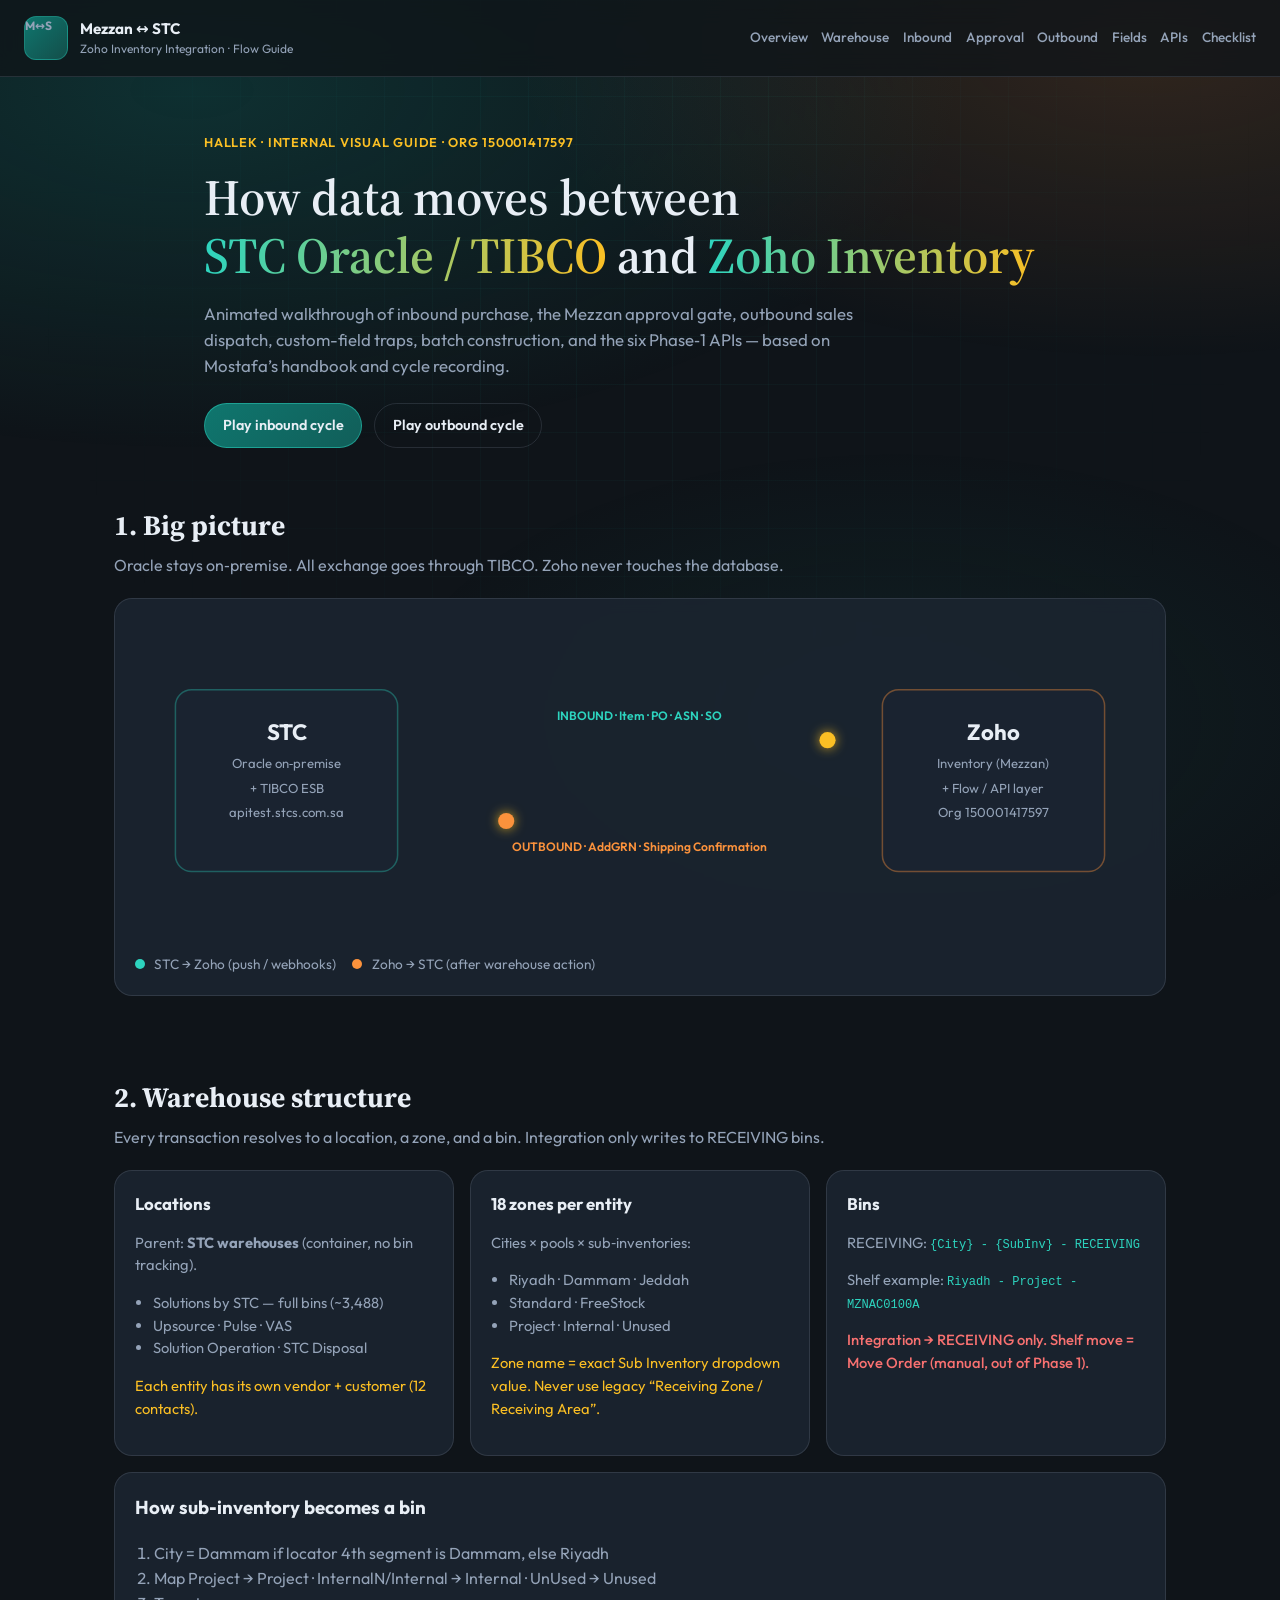
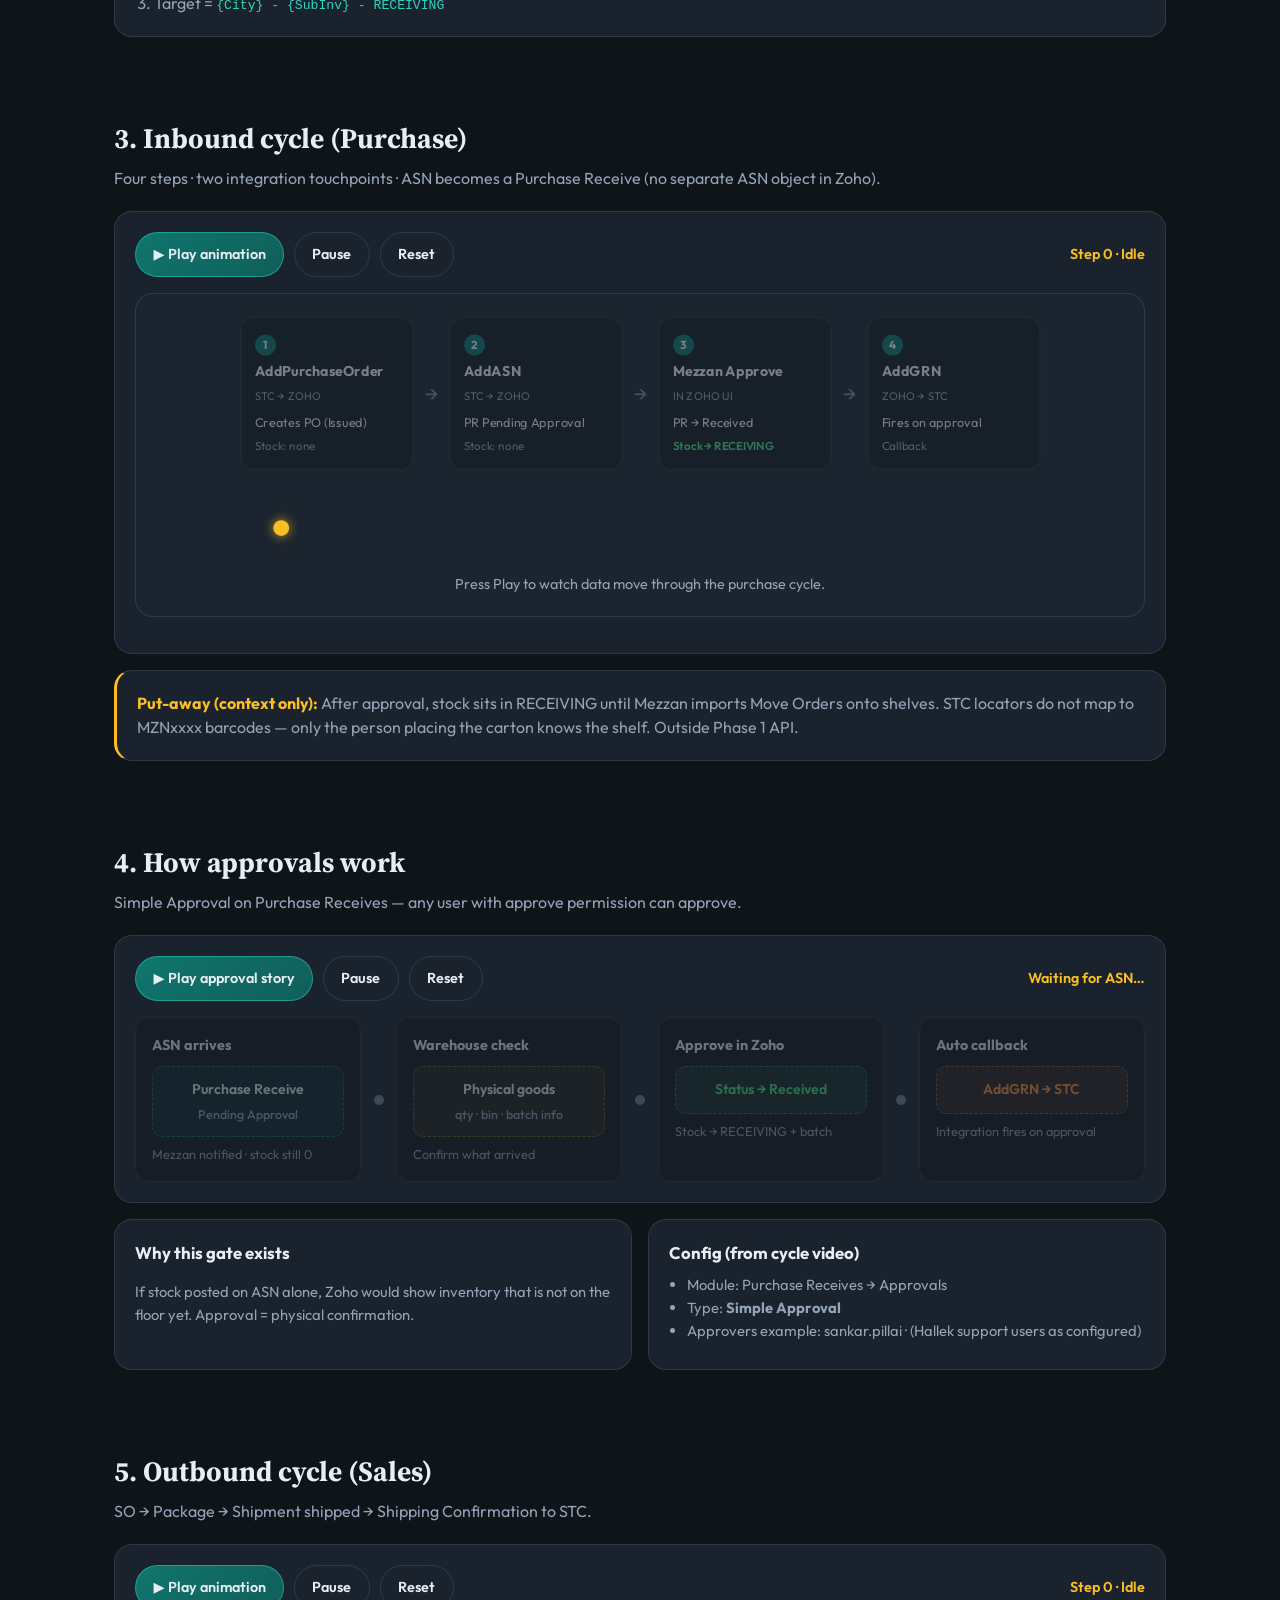
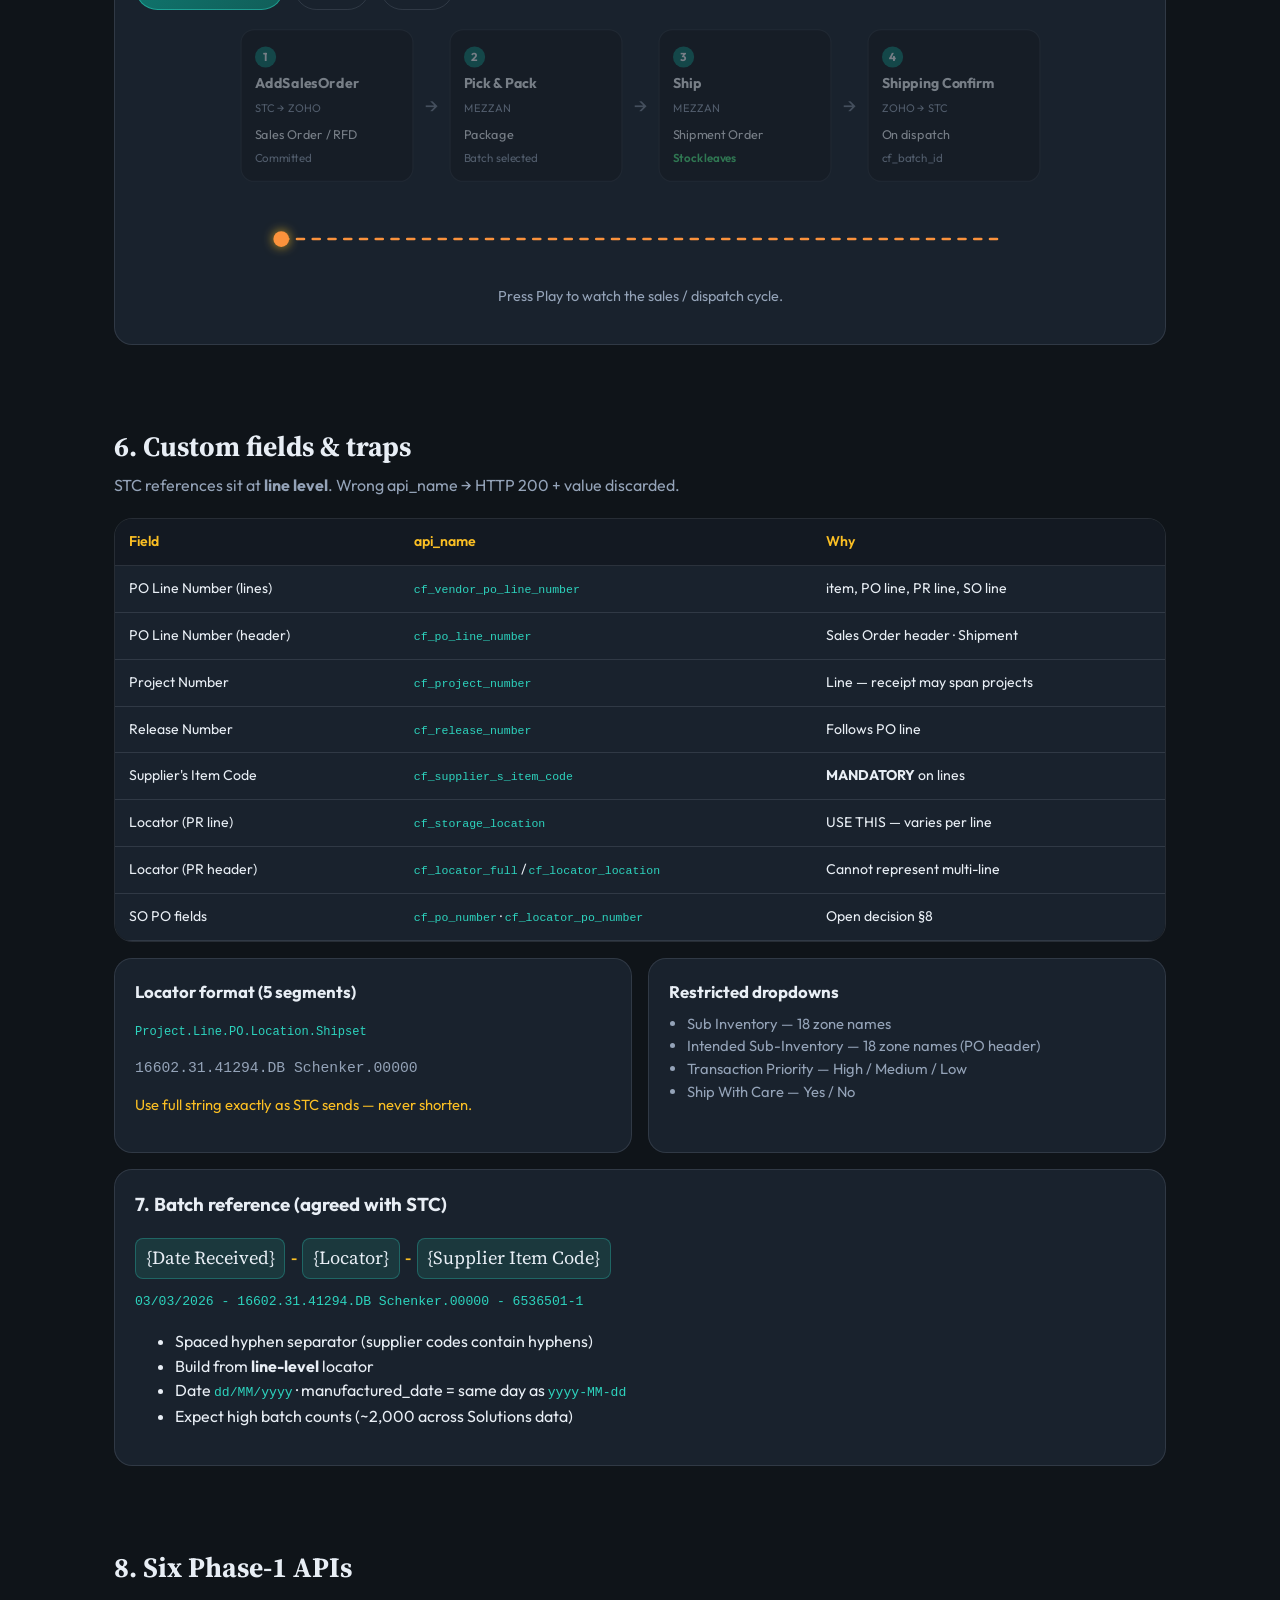
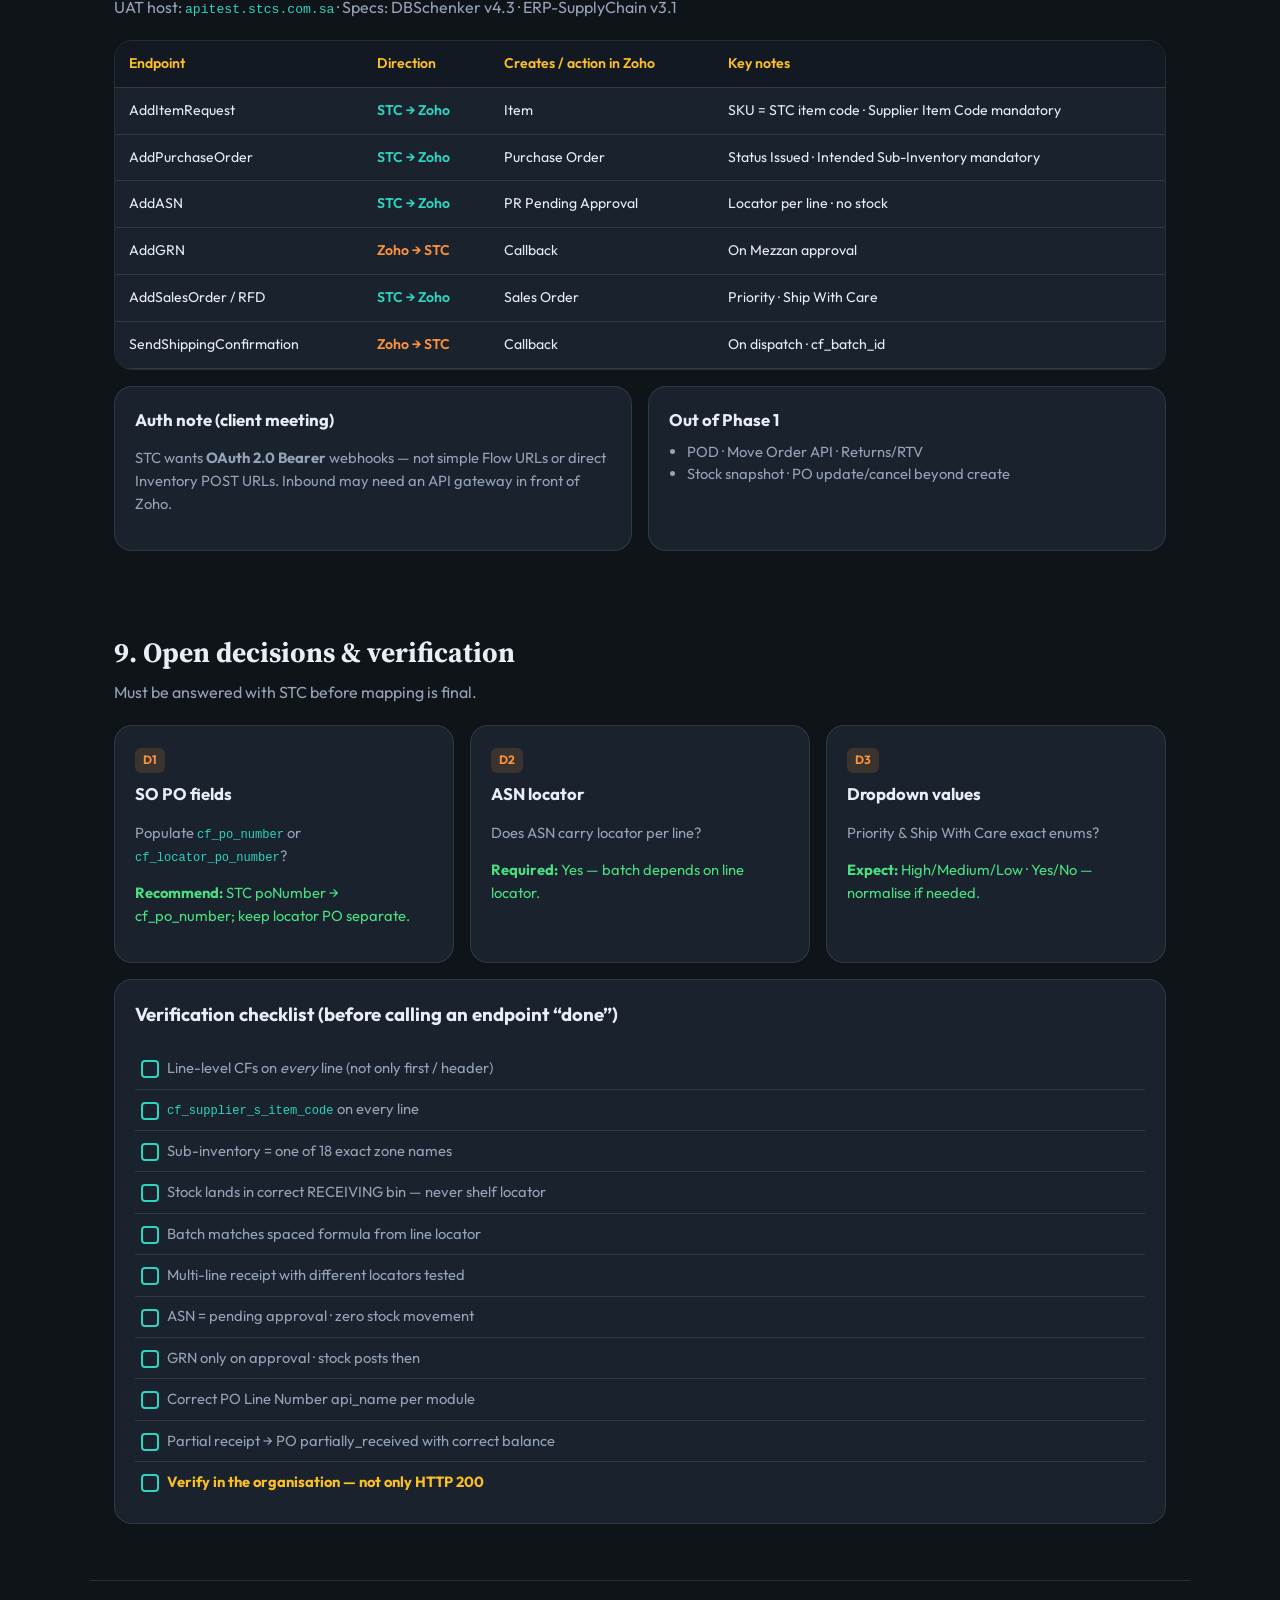
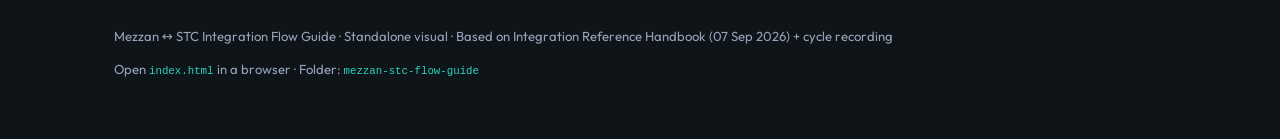
==== index.html @ 46f79812 "Add Mezzan-STC Zoho integration flow visual guide. Standalone animated site covering inbound, approv" ====
<!DOCTYPE html>
<html lang="en">
<head>
  <meta charset="UTF-8" />
  <meta name="viewport" content="width=device-width, initial-scale=1" />
  <title>Mezzan ↔ STC · Integration Flow Guide</title>
  <link rel="preconnect" href="https://fonts.googleapis.com" />
  <link rel="preconnect" href="https://fonts.gstatic.com" crossorigin />
  <link href="https://fonts.googleapis.com/css2?family=Outfit:wght@400;500;600;700&family=Source+Serif+4:opsz,wght@8..60,500;8..60,600&display=swap" rel="stylesheet" />
  <link rel="stylesheet" href="css/styles.css" />
</head>
<body>
  <div class="bg-grid" aria-hidden="true"></div>
  <div class="bg-glow" aria-hidden="true"></div>

  <header class="site-header">
    <div class="brand">
      <span class="brand-mark">M↔S</span>
      <div>
        <strong>Mezzan ↔ STC</strong>
        <span>Zoho Inventory Integration · Flow Guide</span>
      </div>
    </div>
    <nav class="nav">
      <a href="#overview">Overview</a>
      <a href="#warehouse">Warehouse</a>
      <a href="#inbound">Inbound</a>
      <a href="#approval">Approval</a>
      <a href="#outbound">Outbound</a>
      <a href="#fields">Fields</a>
      <a href="#apis">APIs</a>
      <a href="#checklist">Checklist</a>
    </nav>
  </header>

  <main>
    <!-- HERO -->
    <section class="hero" id="top">
      <p class="eyebrow">Hallek · Internal visual guide · Org 150001417597</p>
      <h1>How data moves between<br /><em>STC Oracle / TIBCO</em> and <em>Zoho Inventory</em></h1>
      <p class="lede">
        Animated walkthrough of inbound purchase, the Mezzan approval gate, outbound sales dispatch,
        custom-field traps, batch construction, and the six Phase‑1 APIs — based on Mostafa’s handbook and cycle recording.
      </p>
      <div class="hero-actions">
        <a class="btn primary" href="#inbound">Play inbound cycle</a>
        <a class="btn ghost" href="#outbound">Play outbound cycle</a>
      </div>
    </section>

    <!-- OVERVIEW -->
    <section class="panel" id="overview">
      <div class="section-head">
        <h2>1. Big picture</h2>
        <p>Oracle stays on‑premise. All exchange goes through TIBCO. Zoho never touches the database.</p>
      </div>

      <div class="stage overview-stage">
        <svg class="flow-svg" viewBox="0 0 1000 320" role="img" aria-label="STC to Zoho overview">
          <defs>
            <linearGradient id="gIn" x1="0%" y1="0%" x2="100%" y2="0%">
              <stop offset="0%" stop-color="#0d9488"/>
              <stop offset="100%" stop-color="#f59e0b"/>
            </linearGradient>
            <linearGradient id="gOut" x1="100%" y1="0%" x2="0%" y2="0%">
              <stop offset="0%" stop-color="#ea580c"/>
              <stop offset="100%" stop-color="#0d9488"/>
            </linearGradient>
            <filter id="soft"><feGaussianBlur stdDeviation="2"/></filter>
          </defs>

          <rect class="node stc" x="40" y="70" width="220" height="180" rx="16"/>
          <text class="node-title" x="150" y="120" text-anchor="middle">STC</text>
          <text class="node-sub" x="150" y="148" text-anchor="middle">Oracle on‑premise</text>
          <text class="node-sub" x="150" y="172" text-anchor="middle">+ TIBCO ESB</text>
          <text class="node-sub" x="150" y="196" text-anchor="middle">apitest.stcs.com.sa</text>

          <rect class="node zoho" x="740" y="70" width="220" height="180" rx="16"/>
          <text class="node-title" x="850" y="120" text-anchor="middle">Zoho</text>
          <text class="node-sub" x="850" y="148" text-anchor="middle">Inventory (Mezzan)</text>
          <text class="node-sub" x="850" y="172" text-anchor="middle">+ Flow / API layer</text>
          <text class="node-sub" x="850" y="196" text-anchor="middle">Org 150001417597</text>

          <path id="pathIn" class="wire" d="M260 120 C 420 120, 580 120, 740 120" stroke="url(#gIn)"/>
          <path id="pathOut" class="wire" d="M740 200 C 580 200, 420 200, 260 200" stroke="url(#gOut)"/>

          <text class="path-label" x="500" y="100" text-anchor="middle">INBOUND · Item · PO · ASN · SO</text>
          <text class="path-label out" x="500" y="230" text-anchor="middle">OUTBOUND · AddGRN · Shipping Confirmation</text>

          <circle class="packet packet-in" r="8"><animateMotion dur="2.8s" repeatCount="indefinite"><mpath href="#pathIn"/></animateMotion></circle>
          <circle class="packet packet-out" r="8"><animateMotion dur="3.2s" repeatCount="indefinite"><mpath href="#pathOut"/></animateMotion></circle>
        </svg>

        <div class="legend">
          <span><i class="dot in"></i> STC → Zoho (push / webhooks)</span>
          <span><i class="dot out"></i> Zoho → STC (after warehouse action)</span>
        </div>
      </div>
    </section>

    <!-- WAREHOUSE -->
    <section class="panel" id="warehouse">
      <div class="section-head">
        <h2>2. Warehouse structure</h2>
        <p>Every transaction resolves to a location, a zone, and a bin. Integration only writes to RECEIVING bins.</p>
      </div>

      <div class="cards three">
        <article class="card">
          <h3>Locations</h3>
          <p>Parent: <strong>STC warehouses</strong> (container, no bin tracking).</p>
          <ul>
            <li>Solutions by STC — full bins (~3,488)</li>
            <li>Upsource · Pulse · VAS</li>
            <li>Solution Operation · STC Disposal</li>
          </ul>
          <p class="note">Each entity has its own vendor + customer (12 contacts).</p>
        </article>
        <article class="card">
          <h3>18 zones per entity</h3>
          <p>Cities × pools × sub‑inventories:</p>
          <ul>
            <li>Riyadh · Dammam · Jeddah</li>
            <li>Standard · FreeStock</li>
            <li>Project · Internal · Unused</li>
          </ul>
          <p class="note">Zone name = exact Sub Inventory dropdown value. Never use legacy “Receiving Zone / Receiving Area”.</p>
        </article>
        <article class="card">
          <h3>Bins</h3>
          <p>RECEIVING: <code>{City} - {SubInv} - RECEIVING</code></p>
          <p>Shelf example: <code>Riyadh - Project - MZNAC0100A</code></p>
          <p class="warn">Integration → RECEIVING only. Shelf move = Move Order (manual, out of Phase 1).</p>
        </article>
      </div>

      <div class="resolve-box">
        <h3>How sub‑inventory becomes a bin</h3>
        <ol>
          <li>City = Dammam if locator 4th segment is Dammam, else Riyadh</li>
          <li>Map Project → Project · InternalN/Internal → Internal · UnUsed → Unused</li>
          <li>Target = <code>{City} - {SubInv} - RECEIVING</code></li>
        </ol>
      </div>
    </section>

    <!-- INBOUND -->
    <section class="panel" id="inbound">
      <div class="section-head">
        <h2>3. Inbound cycle (Purchase)</h2>
        <p>Four steps · two integration touchpoints · ASN becomes a Purchase Receive (no separate ASN object in Zoho).</p>
      </div>

      <div class="player">
        <div class="player-toolbar">
          <button type="button" class="btn primary" data-play="inbound">▶ Play animation</button>
          <button type="button" class="btn ghost" data-pause="inbound">Pause</button>
          <button type="button" class="btn ghost" data-reset="inbound">Reset</button>
          <span class="step-label" id="inbound-label">Step 0 · Idle</span>
        </div>

        <div class="stage" id="inbound-stage">
          <div class="flow-row" id="inbound-nodes">
            <div class="flow-node" data-step="1">
              <span class="badge">1</span>
              <strong>AddPurchaseOrder</strong>
              <small>STC → Zoho</small>
              <em>Creates PO (Issued)</em>
              <span class="stock">Stock: none</span>
            </div>
            <div class="flow-arrow" data-step="1">→</div>
            <div class="flow-node" data-step="2">
              <span class="badge">2</span>
              <strong>AddASN</strong>
              <small>STC → Zoho</small>
              <em>PR Pending Approval</em>
              <span class="stock">Stock: none</span>
            </div>
            <div class="flow-arrow" data-step="2">→</div>
            <div class="flow-node mezzan" data-step="3">
              <span class="badge">3</span>
              <strong>Mezzan Approve</strong>
              <small>In Zoho UI</small>
              <em>PR → Received</em>
              <span class="stock ok">Stock → RECEIVING</span>
            </div>
            <div class="flow-arrow" data-step="3">→</div>
            <div class="flow-node out" data-step="4">
              <span class="badge">4</span>
              <strong>AddGRN</strong>
              <small>Zoho → STC</small>
              <em>Fires on approval</em>
              <span class="stock">Callback</span>
            </div>
          </div>

          <div class="anim-track">
            <svg viewBox="0 0 900 80" class="mini-svg">
              <path id="inTrack" d="M40 40 H860" class="wire"/>
              <circle id="inPacket" class="packet packet-in" cx="40" cy="40" r="9"/>
            </svg>
            <p class="anim-caption" id="inbound-caption">Press Play to watch data move through the purchase cycle.</p>
          </div>
        </div>

        <div class="detail-grid" id="inbound-details">
          <div class="detail active" data-for="1">
            <h4>Step 1 — Purchase Order</h4>
            <ul>
              <li>STC endpoint: <strong>AddPurchaseOrder</strong></li>
              <li>Zoho: Purchase Order · set status <strong>Issued</strong> (not Draft)</li>
              <li><strong>Intended Sub-Inventory</strong> mandatory at header</li>
              <li>No stock movement</li>
            </ul>
          </div>
          <div class="detail" data-for="2">
            <h4>Step 2 — ASN → Purchase Receive</h4>
            <ul>
              <li>STC endpoint: <strong>AddASN</strong></li>
              <li>Creates Purchase Receive in <strong>Pending Approval</strong></li>
              <li><strong>Locator must be per line</strong> (<code>cf_storage_location</code>)</li>
              <li>Sub-Inventory mandatory · <strong>no stock posts yet</strong></li>
            </ul>
          </div>
          <div class="detail" data-for="3">
            <h4>Step 3 — Approval gate (Mezzan)</h4>
            <ul>
              <li>ASN = goods are coming · Approval = physically arrived</li>
              <li>Stock posts to zone RECEIVING bin</li>
              <li>Batch created using Section 6 formula</li>
              <li><strong>Do not auto-approve</strong></li>
            </ul>
          </div>
          <div class="detail" data-for="4">
            <h4>Step 4 — AddGRN to STC</h4>
            <ul>
              <li>Outbound POST after approval</li>
              <li>Stock already posted at step 3</li>
              <li>PO Number on receipt is native (from PO)</li>
              <li>Receipt number auto-generated</li>
            </ul>
          </div>
        </div>
      </div>

      <div class="callout">
        <strong>Put-away (context only):</strong> After approval, stock sits in RECEIVING until Mezzan imports Move Orders onto shelves.
        STC locators do not map to MZNxxxx barcodes — only the person placing the carton knows the shelf. Outside Phase 1 API.
      </div>
    </section>

    <!-- APPROVAL -->
    <section class="panel" id="approval">
      <div class="section-head">
        <h2>4. How approvals work</h2>
        <p>Simple Approval on Purchase Receives — any user with approve permission can approve.</p>
      </div>

      <div class="player">
        <div class="player-toolbar">
          <button type="button" class="btn primary" data-play="approval">▶ Play approval story</button>
          <button type="button" class="btn ghost" data-pause="approval">Pause</button>
          <button type="button" class="btn ghost" data-reset="approval">Reset</button>
          <span class="step-label" id="approval-label">Waiting for ASN…</span>
        </div>

        <div class="approval-board" id="approval-board">
          <div class="ap-col" data-ap="1">
            <h4>ASN arrives</h4>
            <div class="ticket">Purchase Receive<br/><span>Pending Approval</span></div>
            <p>Mezzan notified · stock still 0</p>
          </div>
          <div class="ap-pipe"><span class="pulse-dot"></span></div>
          <div class="ap-col" data-ap="2">
            <h4>Warehouse check</h4>
            <div class="ticket soft">Physical goods<br/><span>qty · bin · batch info</span></div>
            <p>Confirm what arrived</p>
          </div>
          <div class="ap-pipe"><span class="pulse-dot"></span></div>
          <div class="ap-col" data-ap="3">
            <h4>Approve in Zoho</h4>
            <div class="ticket ok">Status → Received</div>
            <p>Stock → RECEIVING + batch</p>
          </div>
          <div class="ap-pipe"><span class="pulse-dot"></span></div>
          <div class="ap-col" data-ap="4">
            <h4>Auto callback</h4>
            <div class="ticket out">AddGRN → STC</div>
            <p>Integration fires on approval</p>
          </div>
        </div>
      </div>

      <div class="cards two">
        <article class="card">
          <h3>Why this gate exists</h3>
          <p>If stock posted on ASN alone, Zoho would show inventory that is not on the floor yet. Approval = physical confirmation.</p>
        </article>
        <article class="card">
          <h3>Config (from cycle video)</h3>
          <ul>
            <li>Module: Purchase Receives → Approvals</li>
            <li>Type: <strong>Simple Approval</strong></li>
            <li>Approvers example: sankar.pillai · (Hallek support users as configured)</li>
          </ul>
        </article>
      </div>
    </section>

    <!-- OUTBOUND -->
    <section class="panel" id="outbound">
      <div class="section-head">
        <h2>5. Outbound cycle (Sales)</h2>
        <p>SO → Package → Shipment shipped → Shipping Confirmation to STC.</p>
      </div>

      <div class="player">
        <div class="player-toolbar">
          <button type="button" class="btn primary" data-play="outbound">▶ Play animation</button>
          <button type="button" class="btn ghost" data-pause="outbound">Pause</button>
          <button type="button" class="btn ghost" data-reset="outbound">Reset</button>
          <span class="step-label" id="outbound-label">Step 0 · Idle</span>
        </div>

        <div class="flow-row" id="outbound-nodes">
          <div class="flow-node" data-step="1">
            <span class="badge">1</span>
            <strong>AddSalesOrder</strong>
            <small>STC → Zoho</small>
            <em>Sales Order / RFD</em>
            <span class="stock">Committed</span>
          </div>
          <div class="flow-arrow" data-step="1">→</div>
          <div class="flow-node mezzan" data-step="2">
            <span class="badge">2</span>
            <strong>Pick &amp; Pack</strong>
            <small>Mezzan</small>
            <em>Package</em>
            <span class="stock">Batch selected</span>
          </div>
          <div class="flow-arrow" data-step="2">→</div>
          <div class="flow-node mezzan" data-step="3">
            <span class="badge">3</span>
            <strong>Ship</strong>
            <small>Mezzan</small>
            <em>Shipment Order</em>
            <span class="stock ok">Stock leaves</span>
          </div>
          <div class="flow-arrow" data-step="3">→</div>
          <div class="flow-node out" data-step="4">
            <span class="badge">4</span>
            <strong>Shipping Confirm</strong>
            <small>Zoho → STC</small>
            <em>On dispatch</em>
            <span class="stock">cf_batch_id</span>
          </div>
        </div>

        <div class="anim-track">
          <svg viewBox="0 0 900 80" class="mini-svg">
            <path id="outTrack" d="M40 40 H860" class="wire out-wire"/>
            <circle id="outPacket" class="packet packet-out" cx="40" cy="40" r="9"/>
          </svg>
          <p class="anim-caption" id="outbound-caption">Press Play to watch the sales / dispatch cycle.</p>
        </div>

        <div class="detail-grid" id="outbound-details">
          <div class="detail active" data-for="1">
            <h4>Step 1 — Sales Order</h4>
            <ul>
              <li>Endpoint: AddSalesOrder / CreateRFD</li>
              <li>Dropdowns: Transaction Priority · Ship With Care</li>
              <li>Stock committed, not dispatched</li>
            </ul>
          </div>
          <div class="detail" data-for="2">
            <h4>Step 2 — Package</h4>
            <ul>
              <li>Every item is <strong>batch tracked</strong> — picker selects batch</li>
              <li>Many batches possible (one item can have 70+)</li>
              <li><strong>Serial tracking OFF</strong> — do not map serials</li>
            </ul>
          </div>
          <div class="detail" data-for="3">
            <h4>Step 3 — Shipment</h4>
            <ul>
              <li>When shipment is <strong>shipped</strong>, stock leaves</li>
              <li>This is the operational “dispatch” moment</li>
            </ul>
          </div>
          <div class="detail" data-for="4">
            <h4>Step 4 — SendShippingConfirmation</h4>
            <ul>
              <li>Outbound POST to STC on dispatch</li>
              <li><code>cf_batch_id</code> on Shipment carries dispatched lot</li>
              <li>Should always be populated (batch tracking ON)</li>
            </ul>
          </div>
        </div>
      </div>
    </section>

    <!-- FIELDS -->
    <section class="panel" id="fields">
      <div class="section-head">
        <h2>6. Custom fields &amp; traps</h2>
        <p>STC references sit at <strong>line level</strong>. Wrong api_name → HTTP 200 + value discarded.</p>
      </div>

      <div class="table-wrap">
        <table>
          <thead>
            <tr><th>Field</th><th>api_name</th><th>Why</th></tr>
          </thead>
          <tbody>
            <tr><td>PO Line Number (lines)</td><td><code>cf_vendor_po_line_number</code></td><td>item, PO line, PR line, SO line</td></tr>
            <tr><td>PO Line Number (header)</td><td><code>cf_po_line_number</code></td><td>Sales Order header · Shipment</td></tr>
            <tr><td>Project Number</td><td><code>cf_project_number</code></td><td>Line — receipt may span projects</td></tr>
            <tr><td>Release Number</td><td><code>cf_release_number</code></td><td>Follows PO line</td></tr>
            <tr><td>Supplier's Item Code</td><td><code>cf_supplier_s_item_code</code></td><td><strong>MANDATORY</strong> on lines</td></tr>
            <tr><td>Locator (PR line)</td><td><code>cf_storage_location</code></td><td>USE THIS — varies per line</td></tr>
            <tr><td>Locator (PR header)</td><td><code>cf_locator_full</code> / <code>cf_locator_location</code></td><td>Cannot represent multi-line</td></tr>
            <tr><td>SO PO fields</td><td><code>cf_po_number</code> · <code>cf_locator_po_number</code></td><td>Open decision §8</td></tr>
          </tbody>
        </table>
      </div>

      <div class="cards two">
        <article class="card">
          <h3>Locator format (5 segments)</h3>
          <p><code>Project.Line.PO.Location.Shipset</code></p>
          <p class="mono">16602.31.41294.DB Schenker.00000</p>
          <p class="note">Use full string exactly as STC sends — never shorten.</p>
        </article>
        <article class="card">
          <h3>Restricted dropdowns</h3>
          <ul>
            <li>Sub Inventory — 18 zone names</li>
            <li>Intended Sub-Inventory — 18 zone names (PO header)</li>
            <li>Transaction Priority — High / Medium / Low</li>
            <li>Ship With Care — Yes / No</li>
          </ul>
        </article>
      </div>

      <div class="batch-box" id="batch">
        <h3>7. Batch reference (agreed with STC)</h3>
        <div class="batch-formula">
          <span>{Date Received}</span>
          <i> - </i>
          <span>{Locator}</span>
          <i> - </i>
          <span>{Supplier Item Code}</span>
        </div>
        <p class="mono">03/03/2026 - 16602.31.41294.DB Schenker.00000 - 6536501-1</p>
        <ul>
          <li>Spaced hyphen separator (supplier codes contain hyphens)</li>
          <li>Build from <strong>line-level</strong> locator</li>
          <li>Date <code>dd/MM/yyyy</code> · manufactured_date = same day as <code>yyyy-MM-dd</code></li>
          <li>Expect high batch counts (~2,000 across Solutions data)</li>
        </ul>
      </div>
    </section>

    <!-- APIS -->
    <section class="panel" id="apis">
      <div class="section-head">
        <h2>8. Six Phase‑1 APIs</h2>
        <p>UAT host: <code>apitest.stcs.com.sa</code> · Specs: DBSchenker v4.3 · ERP-SupplyChain v3.1</p>
      </div>

      <div class="table-wrap">
        <table>
          <thead>
            <tr><th>Endpoint</th><th>Direction</th><th>Creates / action in Zoho</th><th>Key notes</th></tr>
          </thead>
          <tbody>
            <tr><td>AddItemRequest</td><td class="in">STC → Zoho</td><td>Item</td><td>SKU = STC item code · Supplier Item Code mandatory</td></tr>
            <tr><td>AddPurchaseOrder</td><td class="in">STC → Zoho</td><td>Purchase Order</td><td>Status Issued · Intended Sub-Inventory mandatory</td></tr>
            <tr><td>AddASN</td><td class="in">STC → Zoho</td><td>PR Pending Approval</td><td>Locator per line · no stock</td></tr>
            <tr><td>AddGRN</td><td class="out">Zoho → STC</td><td>Callback</td><td>On Mezzan approval</td></tr>
            <tr><td>AddSalesOrder / RFD</td><td class="in">STC → Zoho</td><td>Sales Order</td><td>Priority · Ship With Care</td></tr>
            <tr><td>SendShippingConfirmation</td><td class="out">Zoho → STC</td><td>Callback</td><td>On dispatch · cf_batch_id</td></tr>
          </tbody>
        </table>
      </div>

      <div class="cards two">
        <article class="card">
          <h3>Auth note (client meeting)</h3>
          <p>STC wants <strong>OAuth 2.0 Bearer</strong> webhooks — not simple Flow URLs or direct Inventory POST URLs.
          Inbound may need an API gateway in front of Zoho.</p>
        </article>
        <article class="card">
          <h3>Out of Phase 1</h3>
          <ul>
            <li>POD · Move Order API · Returns/RTV</li>
            <li>Stock snapshot · PO update/cancel beyond create</li>
          </ul>
        </article>
      </div>
    </section>

    <!-- DECISIONS + CHECKLIST -->
    <section class="panel" id="checklist">
      <div class="section-head">
        <h2>9. Open decisions &amp; verification</h2>
        <p>Must be answered with STC before mapping is final.</p>
      </div>

      <div class="cards three">
        <article class="card decision">
          <span class="num">D1</span>
          <h3>SO PO fields</h3>
          <p>Populate <code>cf_po_number</code> or <code>cf_locator_po_number</code>?</p>
          <p class="rec"><strong>Recommend:</strong> STC poNumber → cf_po_number; keep locator PO separate.</p>
        </article>
        <article class="card decision">
          <span class="num">D2</span>
          <h3>ASN locator</h3>
          <p>Does ASN carry locator per line?</p>
          <p class="rec"><strong>Required:</strong> Yes — batch depends on line locator.</p>
        </article>
        <article class="card decision">
          <span class="num">D3</span>
          <h3>Dropdown values</h3>
          <p>Priority &amp; Ship With Care exact enums?</p>
          <p class="rec"><strong>Expect:</strong> High/Medium/Low · Yes/No — normalise if needed.</p>
        </article>
      </div>

      <div class="check-list">
        <h3>Verification checklist (before calling an endpoint “done”)</h3>
        <ul class="checks">
          <li>Line-level CFs on <em>every</em> line (not only first / header)</li>
          <li><code>cf_supplier_s_item_code</code> on every line</li>
          <li>Sub-inventory = one of 18 exact zone names</li>
          <li>Stock lands in correct RECEIVING bin — never shelf locator</li>
          <li>Batch matches spaced formula from line locator</li>
          <li>Multi-line receipt with different locators tested</li>
          <li>ASN = pending approval · zero stock movement</li>
          <li>GRN only on approval · stock posts then</li>
          <li>Correct PO Line Number api_name per module</li>
          <li>Partial receipt → PO partially_received with correct balance</li>
          <li><strong>Verify in the organisation — not only HTTP 200</strong></li>
        </ul>
      </div>
    </section>

    <footer class="site-footer">
      <p>Mezzan ↔ STC Integration Flow Guide · Standalone visual · Based on Integration Reference Handbook (07 Sep 2026) + cycle recording</p>
      <p>Open <code>index.html</code> in a browser · Folder: <code>mezzan-stc-flow-guide</code></p>
    </footer>
  </main>

  <script src="js/app.js"></script>
</body>
</html>
---- css/styles.css ----
:root {
  --bg: #0f1419;
  --bg2: #171e26;
  --panel: rgba(28, 37, 48, 0.88);
  --line: rgba(148, 163, 184, 0.18);
  --text: #e8eef5;
  --muted: #94a3b8;
  --teal: #2dd4bf;
  --teal-dim: #0f766e;
  --amber: #fbbf24;
  --orange: #fb923c;
  --ok: #4ade80;
  --warn: #f87171;
  --card: rgba(15, 20, 25, 0.65);
  --radius: 18px;
  --font: "Outfit", system-ui, sans-serif;
  --serif: "Source Serif 4", Georgia, serif;
}

* { box-sizing: border-box; }
html { scroll-behavior: smooth; }
body {
  margin: 0;
  font-family: var(--font);
  color: var(--text);
  background: var(--bg);
  line-height: 1.55;
  min-height: 100vh;
}

.bg-grid {
  position: fixed; inset: 0; pointer-events: none; z-index: 0;
  background-image:
    linear-gradient(rgba(45, 212, 191, 0.04) 1px, transparent 1px),
    linear-gradient(90deg, rgba(45, 212, 191, 0.04) 1px, transparent 1px);
  background-size: 48px 48px;
  mask-image: radial-gradient(ellipse at 50% 20%, black 20%, transparent 70%);
}
.bg-glow {
  position: fixed; inset: 0; pointer-events: none; z-index: 0;
  background:
    radial-gradient(ellipse 60% 40% at 15% 10%, rgba(13, 148, 136, 0.22), transparent),
    radial-gradient(ellipse 50% 35% at 90% 5%, rgba(251, 146, 60, 0.14), transparent),
    radial-gradient(ellipse 40% 30% at 70% 80%, rgba(15, 118, 110, 0.12), transparent);
}

.site-header, main, .site-footer { position: relative; z-index: 1; }

.site-header {
  display: flex; align-items: center; justify-content: space-between;
  gap: 1rem; flex-wrap: wrap;
  padding: 1rem 1.5rem;
  border-bottom: 1px solid var(--line);
  backdrop-filter: blur(12px);
  background: rgba(15, 20, 25, 0.75);
  position: sticky; top: 0; z-index: 20;
}
.brand { display: flex; align-items: center; gap: 0.75rem; }
.brand-mark {
  width: 44px; height: 44px; border-radius: 12px;
  display: grid; place-items: center;
  background: linear-gradient(135deg, var(--teal-dim), #134e4a);
  border: 1px solid rgba(45, 212, 191, 0.35);
  font-weight: 700; font-size: 0.75rem; letter-spacing: -0.02em;
}
.brand strong { display: block; font-size: 0.95rem; }
.brand span { display: block; font-size: 0.75rem; color: var(--muted); }
.nav { display: flex; flex-wrap: wrap; gap: 0.35rem 0.85rem; }
.nav a {
  color: var(--muted); text-decoration: none; font-size: 0.85rem; font-weight: 500;
}
.nav a:hover { color: var(--teal); }

.hero {
  max-width: 920px; margin: 0 auto;
  padding: 3.5rem 1.5rem 2rem;
}
.eyebrow {
  color: var(--amber); font-size: 0.8rem; font-weight: 600;
  letter-spacing: 0.06em; text-transform: uppercase; margin: 0 0 1rem;
}
.hero h1 {
  font-family: var(--serif);
  font-size: clamp(2rem, 4.5vw, 3.15rem);
  font-weight: 600; line-height: 1.15; margin: 0 0 1rem;
}
.hero h1 em {
  font-style: normal;
  background: linear-gradient(90deg, var(--teal), var(--amber));
  -webkit-background-clip: text; background-clip: text; color: transparent;
}
.lede { color: var(--muted); font-size: 1.05rem; max-width: 62ch; margin: 0 0 1.5rem; }
.hero-actions { display: flex; flex-wrap: wrap; gap: 0.75rem; }

.btn {
  appearance: none; border: 1px solid var(--line);
  background: var(--bg2); color: var(--text);
  padding: 0.65rem 1.1rem; border-radius: 999px;
  font: inherit; font-weight: 600; font-size: 0.9rem;
  cursor: pointer; text-decoration: none; display: inline-flex; align-items: center;
  transition: transform 0.15s ease, border-color 0.15s ease, background 0.15s ease;
}
.btn:hover { transform: translateY(-1px); border-color: rgba(45, 212, 191, 0.45); }
.btn.primary {
  background: linear-gradient(135deg, #0f766e, #115e59);
  border-color: rgba(45, 212, 191, 0.5);
}
.btn.ghost { background: transparent; }

.panel {
  max-width: 1100px; margin: 0 auto 2rem;
  padding: 1.5rem;
}
.section-head { margin-bottom: 1.25rem; }
.section-head h2 {
  font-family: var(--serif); font-size: 1.75rem; margin: 0 0 0.35rem;
}
.section-head p { margin: 0; color: var(--muted); max-width: 70ch; }

.stage, .player, .card, .resolve-box, .callout, .batch-box, .check-list {
  background: var(--panel);
  border: 1px solid var(--line);
  border-radius: var(--radius);
  padding: 1.25rem;
  backdrop-filter: blur(8px);
}

.flow-svg { width: 100%; height: auto; display: block; }
.node { fill: #1a2330; stroke: rgba(45, 212, 191, 0.35); stroke-width: 1.5; }
.node.zoho { stroke: rgba(251, 146, 60, 0.4); }
.node-title { fill: var(--text); font-size: 22px; font-weight: 700; font-family: var(--font); }
.node-sub { fill: var(--muted); font-size: 13px; font-family: var(--font); }
.wire {
  fill: none; stroke-width: 3; stroke-linecap: round;
  stroke-dasharray: 8 10;
  animation: dash 1.2s linear infinite;
}
.out-wire { stroke: #fb923c; }
@keyframes dash { to { stroke-dashoffset: -36; } }
.path-label { fill: var(--teal); font-size: 12px; font-family: var(--font); font-weight: 600; }
.path-label.out { fill: var(--orange); }
.packet { fill: var(--amber); filter: drop-shadow(0 0 6px rgba(251, 191, 36, 0.8)); }
.packet-out { fill: var(--orange); }
.legend {
  display: flex; flex-wrap: wrap; gap: 1rem; margin-top: 0.75rem;
  color: var(--muted); font-size: 0.85rem;
}
.dot {
  display: inline-block; width: 10px; height: 10px; border-radius: 50%; margin-right: 0.4rem;
}
.dot.in { background: var(--teal); }
.dot.out { background: var(--orange); }

.cards { display: grid; gap: 1rem; margin-top: 1rem; }
.cards.two { grid-template-columns: repeat(auto-fit, minmax(260px, 1fr)); }
.cards.three { grid-template-columns: repeat(auto-fit, minmax(240px, 1fr)); }
.card h3 { margin: 0 0 0.5rem; font-size: 1.05rem; }
.card p, .card li { color: var(--muted); font-size: 0.92rem; }
.card ul { padding-left: 1.1rem; margin: 0.4rem 0; }
.card .note { color: var(--amber); }
.card .warn { color: var(--warn); font-weight: 500; }
.card code, .mono, code {
  font-family: ui-monospace, "Cascadia Code", Consolas, monospace;
  font-size: 0.82em;
  color: var(--teal);
}
.resolve-box { margin-top: 1rem; }
.resolve-box h3 { margin-top: 0; }
.resolve-box ol { margin: 0; padding-left: 1.2rem; color: var(--muted); }

.player { margin-top: 0.5rem; }
.player-toolbar {
  display: flex; flex-wrap: wrap; align-items: center; gap: 0.6rem;
  margin-bottom: 1rem;
}
.step-label {
  margin-left: auto; color: var(--amber); font-weight: 600; font-size: 0.9rem;
}

.flow-row {
  display: flex; flex-wrap: wrap; align-items: stretch; justify-content: center;
  gap: 0.5rem;
}
.flow-node {
  width: min(180px, 42vw);
  background: var(--card);
  border: 1px solid var(--line);
  border-radius: 14px;
  padding: 0.85rem;
  opacity: 0.45;
  transform: scale(0.96);
  transition: opacity 0.35s ease, transform 0.35s ease, border-color 0.35s ease, box-shadow 0.35s ease;
}
.flow-node.active {
  opacity: 1; transform: scale(1);
  border-color: rgba(45, 212, 191, 0.55);
  box-shadow: 0 0 0 1px rgba(45, 212, 191, 0.2), 0 12px 40px rgba(0,0,0,0.35);
}
.flow-node.done { opacity: 0.85; border-color: rgba(74, 222, 128, 0.35); }
.flow-node.mezzan.active { border-color: rgba(251, 191, 36, 0.55); }
.flow-node.out.active { border-color: rgba(251, 146, 60, 0.55); }
.flow-node .badge {
  display: inline-grid; place-items: center;
  width: 22px; height: 22px; border-radius: 50%;
  background: var(--teal-dim); font-size: 0.75rem; font-weight: 700; margin-bottom: 0.35rem;
}
.flow-node strong { display: block; font-size: 0.92rem; }
.flow-node small { color: var(--muted); font-size: 0.72rem; text-transform: uppercase; letter-spacing: 0.04em; }
.flow-node em { display: block; font-style: normal; color: var(--text); font-size: 0.82rem; margin-top: 0.35rem; }
.flow-node .stock { display: block; margin-top: 0.4rem; font-size: 0.75rem; color: var(--muted); }
.flow-node .stock.ok { color: var(--ok); font-weight: 600; }
.flow-arrow {
  align-self: center; color: var(--muted); font-size: 1.25rem; opacity: 0.35;
  transition: opacity 0.3s, color 0.3s;
}
.flow-arrow.active { opacity: 1; color: var(--teal); }

.anim-track { margin-top: 1.25rem; }
.mini-svg { width: 100%; height: 70px; }
.anim-caption { margin: 0.25rem 0 0; color: var(--muted); font-size: 0.9rem; text-align: center; }

.detail-grid { display: grid; gap: 0.75rem; margin-top: 1rem; }
.detail {
  display: none;
  background: var(--card);
  border: 1px solid var(--line);
  border-radius: 12px;
  padding: 1rem 1.1rem;
}
.detail.active { display: block; animation: fadeUp 0.35s ease; }
.detail h4 { margin: 0 0 0.4rem; }
.detail ul { margin: 0; padding-left: 1.1rem; color: var(--muted); }
@keyframes fadeUp {
  from { opacity: 0; transform: translateY(6px); }
  to { opacity: 1; transform: translateY(0); }
}

.callout {
  margin-top: 1rem;
  border-left: 3px solid var(--amber);
  color: var(--muted);
}
.callout strong { color: var(--amber); }

.approval-board {
  display: grid;
  grid-template-columns: 1fr auto 1fr auto 1fr auto 1fr;
  gap: 0.35rem;
  align-items: stretch;
}
@media (max-width: 900px) {
  .approval-board { grid-template-columns: 1fr; }
  .ap-pipe { height: 28px; width: 2px; margin: 0 auto; }
}
.ap-col {
  background: var(--card);
  border: 1px solid var(--line);
  border-radius: 14px;
  padding: 1rem;
  opacity: 0.4;
  transition: opacity 0.35s, border-color 0.35s, box-shadow 0.35s;
}
.ap-col.active {
  opacity: 1;
  border-color: rgba(251, 191, 36, 0.5);
  box-shadow: 0 0 24px rgba(251, 191, 36, 0.12);
}
.ap-col h4 { margin: 0 0 0.6rem; font-size: 0.9rem; }
.ap-col p { margin: 0.5rem 0 0; font-size: 0.8rem; color: var(--muted); }
.ticket {
  background: rgba(13, 148, 136, 0.12);
  border: 1px dashed rgba(45, 212, 191, 0.4);
  border-radius: 10px;
  padding: 0.75rem;
  font-weight: 600; font-size: 0.88rem;
  text-align: center;
}
.ticket span { display: block; font-weight: 500; color: var(--muted); font-size: 0.78rem; margin-top: 0.25rem; }
.ticket.soft { background: rgba(251, 191, 36, 0.08); border-color: rgba(251, 191, 36, 0.35); }
.ticket.ok { background: rgba(74, 222, 128, 0.1); border-color: rgba(74, 222, 128, 0.4); color: var(--ok); }
.ticket.out { background: rgba(251, 146, 60, 0.1); border-color: rgba(251, 146, 60, 0.45); color: var(--orange); }
.ap-pipe {
  width: 24px; position: relative;
  display: flex; align-items: center; justify-content: center;
}
.pulse-dot {
  width: 10px; height: 10px; border-radius: 50%;
  background: var(--muted); opacity: 0.3;
}
.ap-pipe.live .pulse-dot {
  background: var(--amber);
  opacity: 1;
  animation: pulse 1s ease infinite;
}
@keyframes pulse {
  0%, 100% { transform: scale(1); box-shadow: 0 0 0 0 rgba(251, 191, 36, 0.5); }
  50% { transform: scale(1.3); box-shadow: 0 0 0 10px rgba(251, 191, 36, 0); }
}

.table-wrap { overflow-x: auto; border-radius: var(--radius); border: 1px solid var(--line); }
table { width: 100%; border-collapse: collapse; font-size: 0.88rem; background: var(--panel); }
th, td { padding: 0.75rem 0.9rem; text-align: left; border-bottom: 1px solid var(--line); vertical-align: top; }
th { color: var(--amber); font-weight: 600; background: rgba(0,0,0,0.25); }
td.in { color: var(--teal); font-weight: 600; }
td.out { color: var(--orange); font-weight: 600; }

.batch-box { margin-top: 1rem; }
.batch-box h3 { margin-top: 0; }
.batch-formula {
  display: flex; flex-wrap: wrap; align-items: center; gap: 0.35rem;
  margin: 0.75rem 0;
  font-family: var(--serif); font-size: 1.15rem;
}
.batch-formula span {
  background: rgba(45, 212, 191, 0.12);
  border: 1px solid rgba(45, 212, 191, 0.3);
  padding: 0.35rem 0.6rem; border-radius: 8px;
}
.batch-formula i { font-style: normal; color: var(--amber); font-weight: 700; }

.decision .num {
  display: inline-block;
  background: rgba(251, 146, 60, 0.15);
  color: var(--orange);
  font-weight: 700; font-size: 0.75rem;
  padding: 0.2rem 0.5rem; border-radius: 6px; margin-bottom: 0.5rem;
}
.rec { color: var(--ok) !important; }

.check-list { margin-top: 1rem; }
.check-list h3 { margin-top: 0; }
.checks { list-style: none; padding: 0; margin: 0; }
.checks li {
  position: relative;
  padding: 0.55rem 0.55rem 0.55rem 2rem;
  border-bottom: 1px solid var(--line);
  color: var(--muted); font-size: 0.92rem;
}
.checks li::before {
  content: "";
  position: absolute; left: 0.35rem; top: 0.75rem;
  width: 14px; height: 14px; border-radius: 4px;
  border: 2px solid var(--teal);
}
.checks li:last-child { border-bottom: 0; color: var(--amber); font-weight: 600; }

.site-footer {
  max-width: 1100px; margin: 0 auto;
  padding: 2rem 1.5rem 3rem;
  color: var(--muted); font-size: 0.82rem;
  border-top: 1px solid var(--line);
}
.site-footer code { color: var(--teal); }
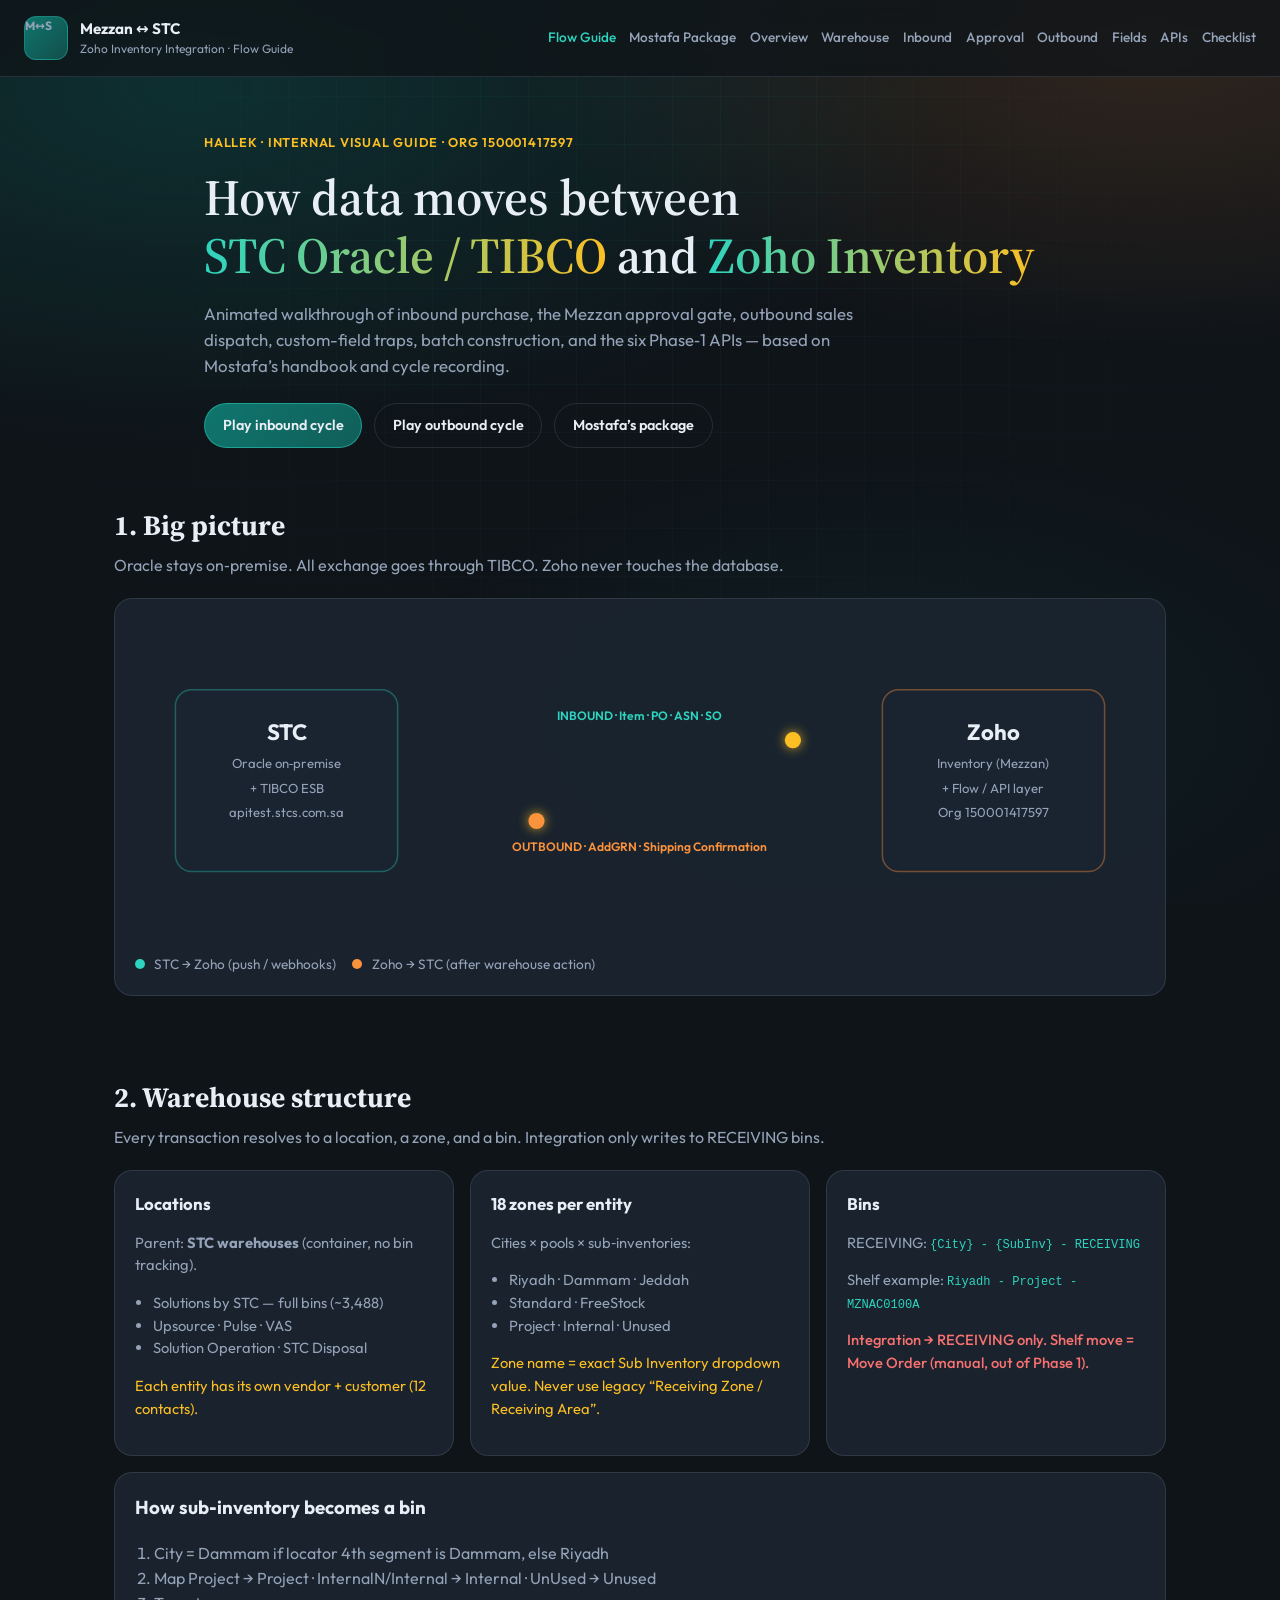
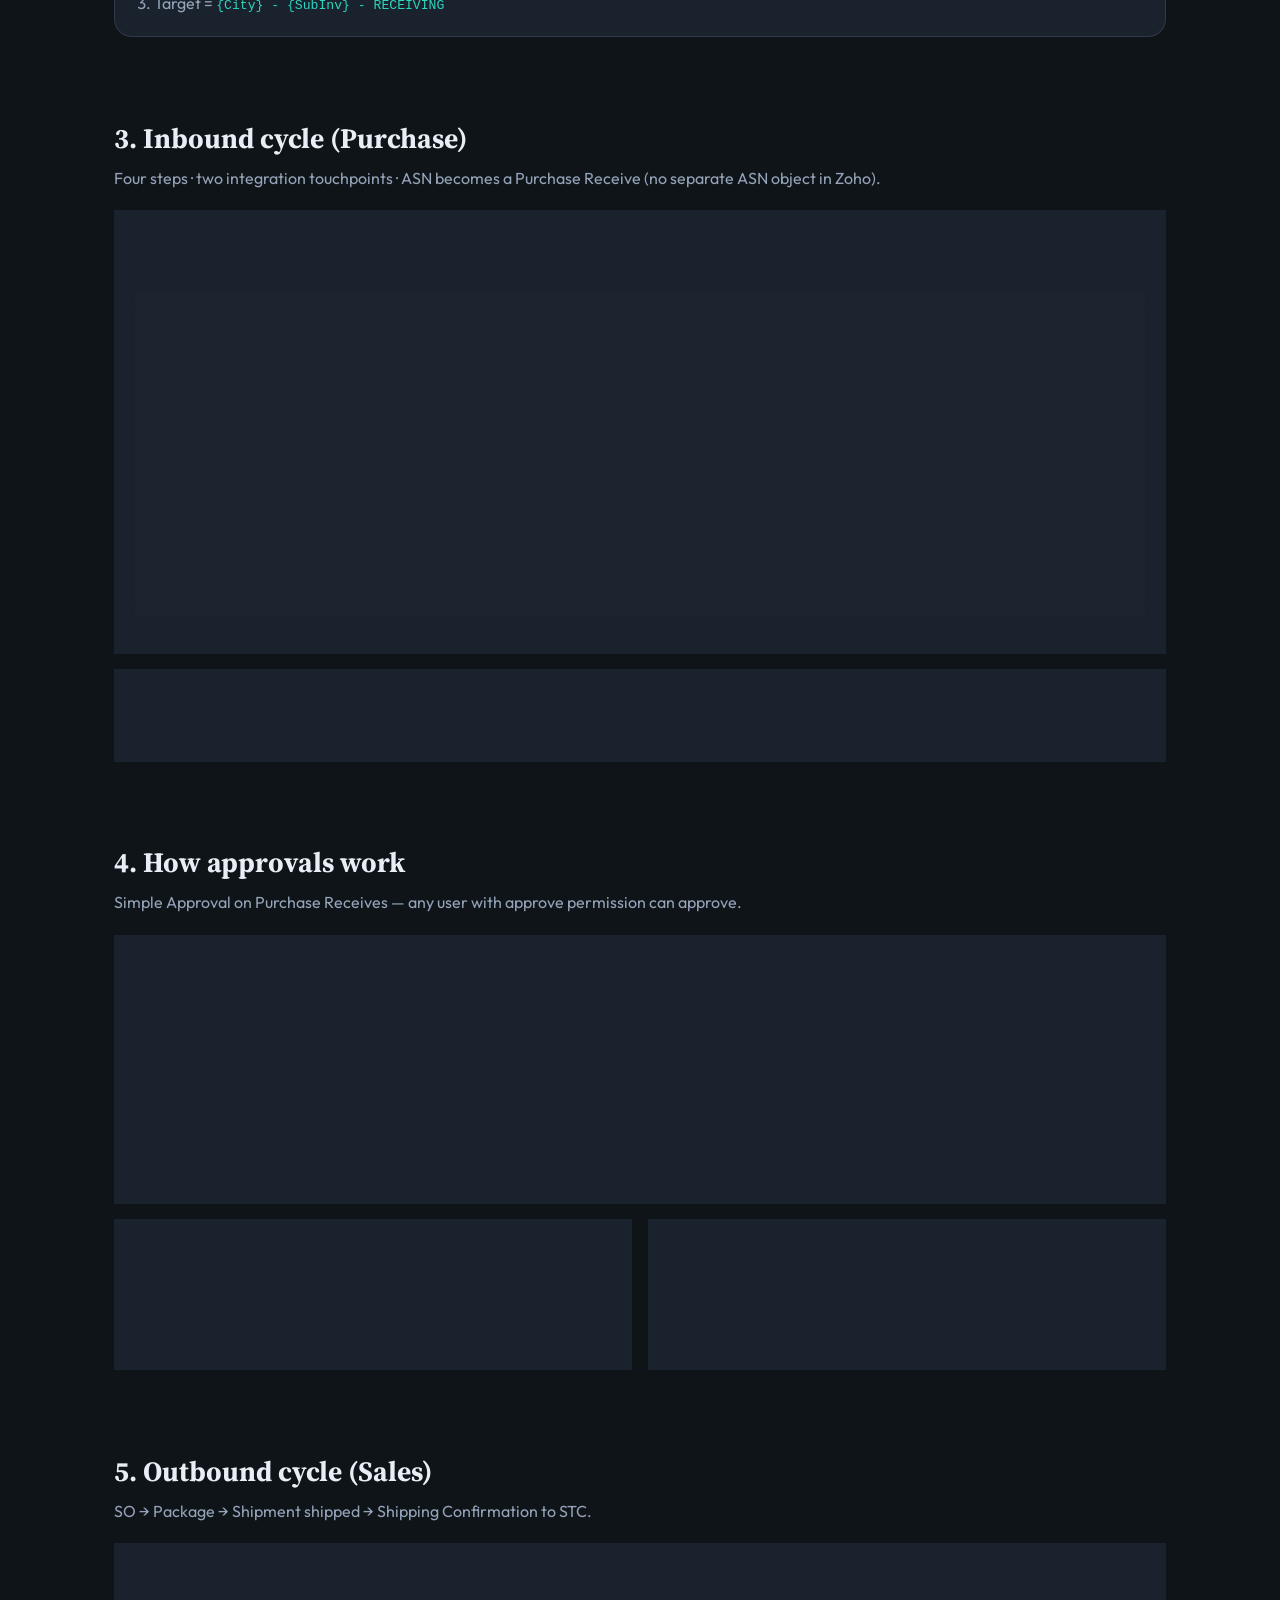
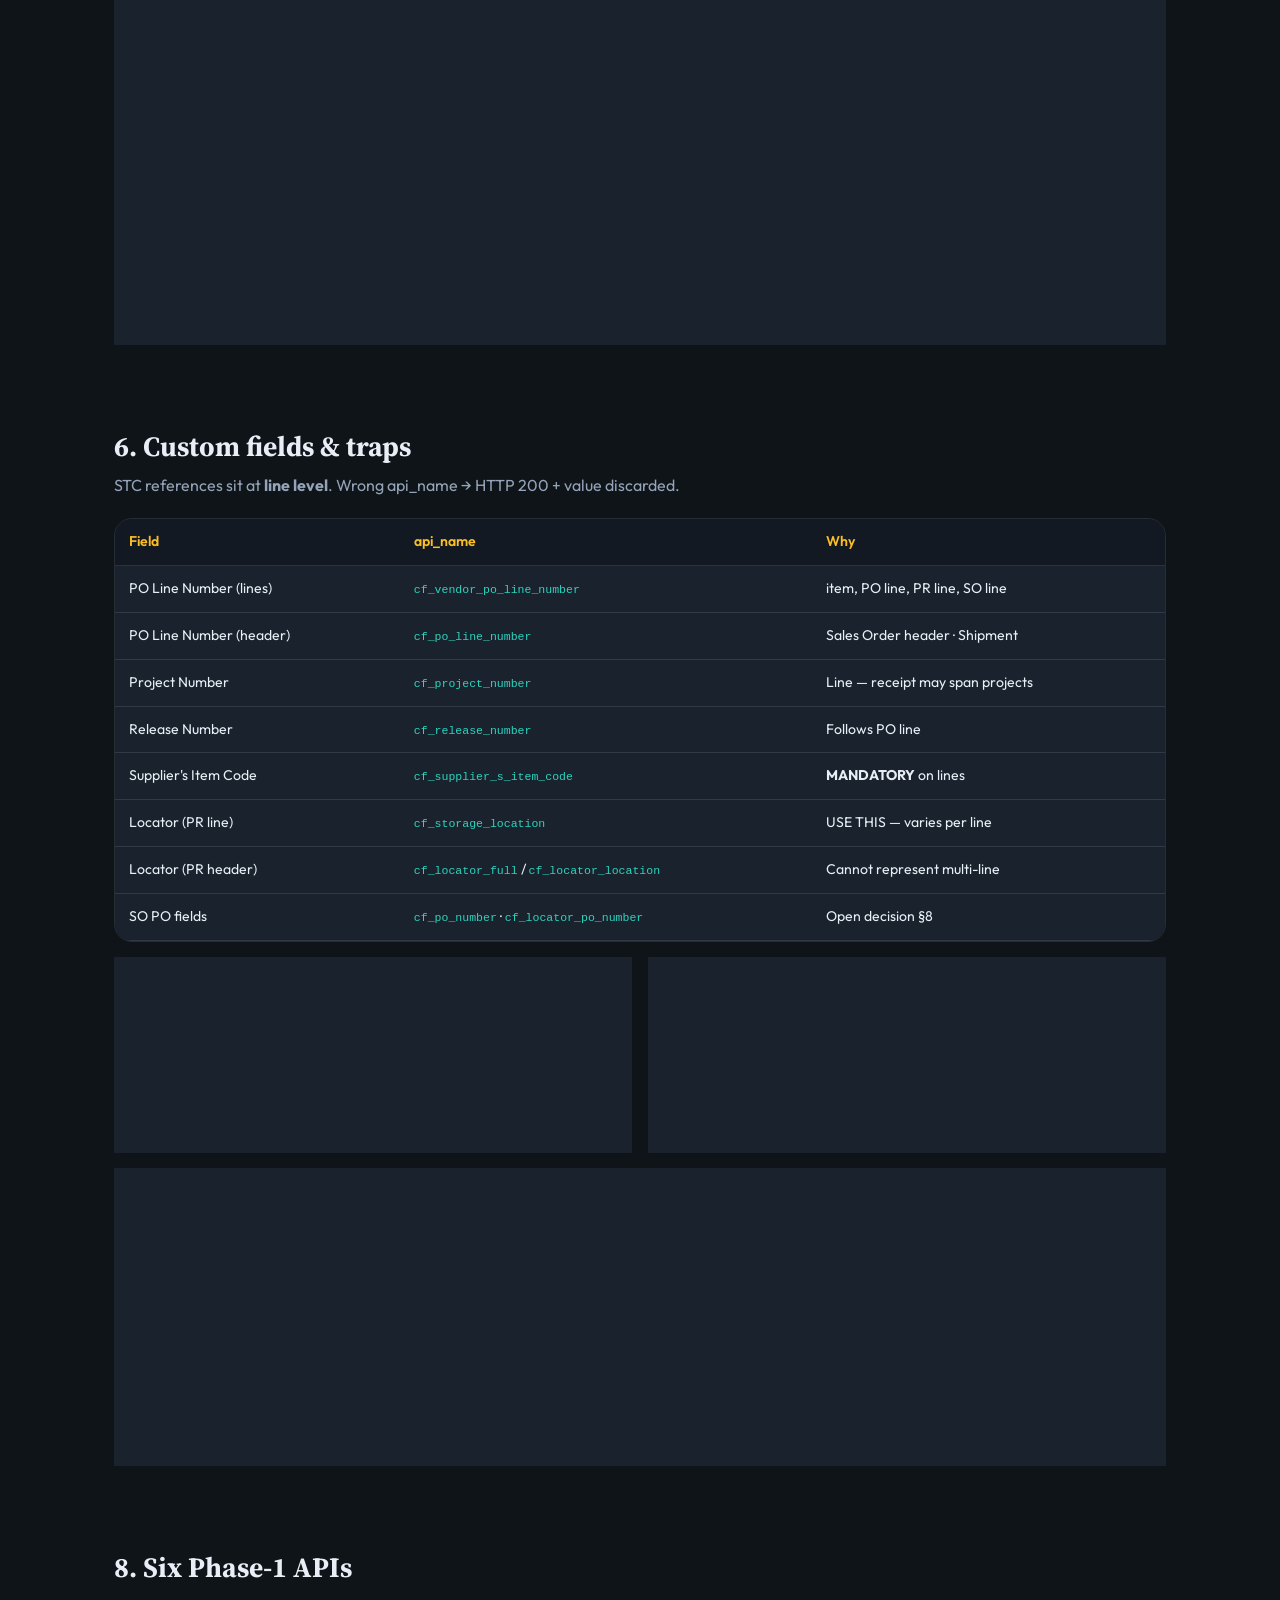
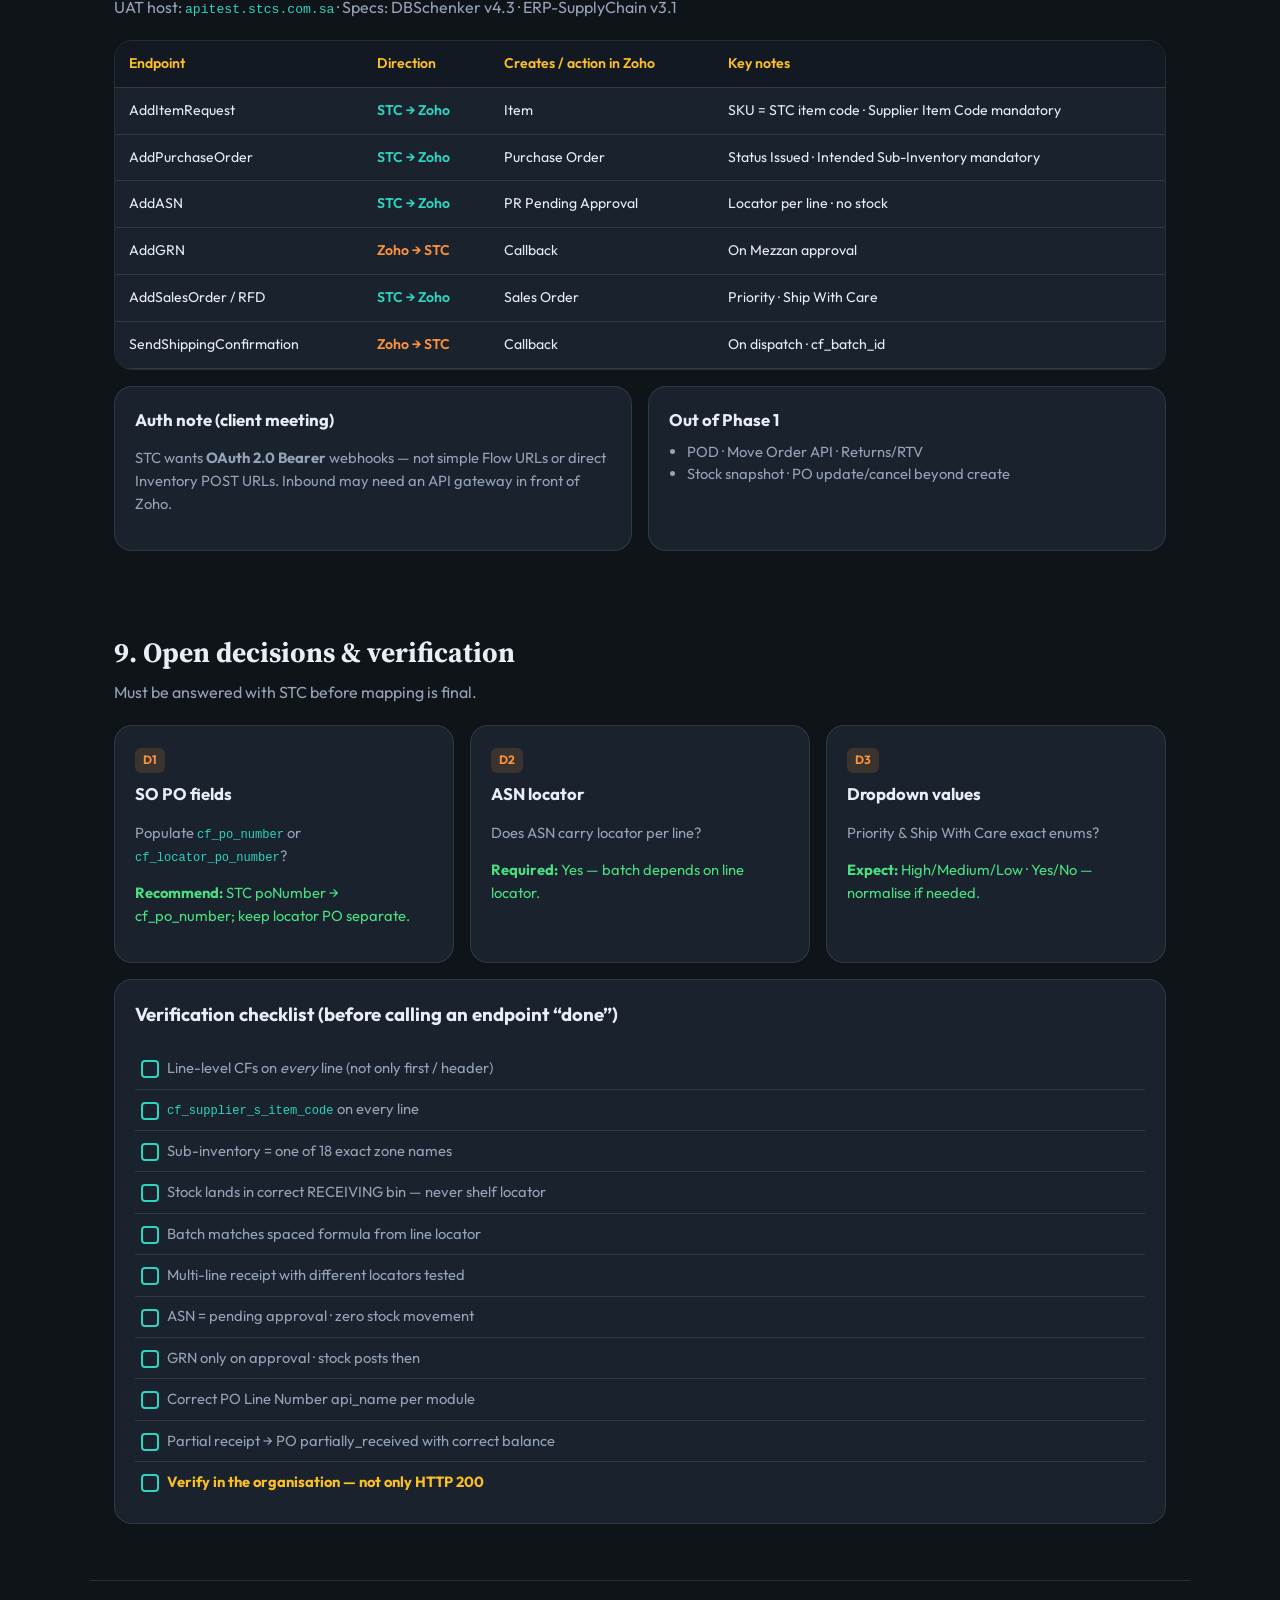
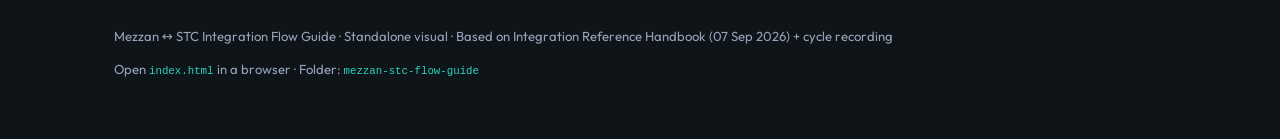
==== commit 691e720f: "Add Mostafa Package tab with handbook PDF, video link, and structured handover. Documents completed " ====
--- a/index.html
+++ b/index.html
@@ -22,6 +22,8 @@
       </div>
     </div>
     <nav class="nav">
+      <a href="index.html" class="nav-active">Flow Guide</a>
+      <a href="mostafa.html">Mostafa Package</a>
       <a href="#overview">Overview</a>
       <a href="#warehouse">Warehouse</a>
       <a href="#inbound">Inbound</a>
@@ -45,6 +47,7 @@
       <div class="hero-actions">
         <a class="btn primary" href="#inbound">Play inbound cycle</a>
         <a class="btn ghost" href="#outbound">Play outbound cycle</a>
+        <a class="btn ghost" href="mostafa.html">Mostafa’s package</a>
       </div>
     </section>
 
--- a/css/styles.css
+++ b/css/styles.css
@@ -351,3 +351,65 @@
   border-top: 1px solid var(--line);
 }
 .site-footer code { color: var(--teal); }
+.site-footer a { color: var(--teal); }
+
+.nav a.nav-active { color: var(--teal); }
+
+.path-steps {
+  background: var(--panel);
+  border: 1px solid var(--line);
+  border-radius: var(--radius);
+  padding: 1.25rem 1.25rem 1.25rem 2rem;
+  margin: 0;
+  color: var(--muted);
+}
+.path-steps li { margin: 0.55rem 0; }
+.path-steps a { color: var(--teal); }
+
+.timeline {
+  display: grid;
+  gap: 0.75rem;
+  border-left: 2px solid rgba(45, 212, 191, 0.35);
+  margin-left: 0.5rem;
+  padding-left: 1.25rem;
+}
+.tl-item {
+  position: relative;
+  background: var(--panel);
+  border: 1px solid var(--line);
+  border-radius: 12px;
+  padding: 0.9rem 1rem;
+}
+.tl-item::before {
+  content: "";
+  position: absolute;
+  left: -1.55rem;
+  top: 1.1rem;
+  width: 10px; height: 10px;
+  border-radius: 50%;
+  background: var(--teal);
+  box-shadow: 0 0 0 3px rgba(45, 212, 191, 0.2);
+}
+.tl-item h4 { margin: 0 0 0.35rem; font-size: 0.95rem; }
+.tl-item p { margin: 0; color: var(--muted); font-size: 0.88rem; }
+
+.resource .tag {
+  display: inline-block;
+  font-size: 0.72rem;
+  font-weight: 700;
+  letter-spacing: 0.04em;
+  text-transform: uppercase;
+  color: var(--amber);
+  margin-bottom: 0.5rem;
+}
+
+.subhead {
+  font-family: var(--serif);
+  font-size: 1.2rem;
+  margin: 1.25rem 0 0.75rem;
+}
+
+.flow-stack {
+  display: grid;
+  gap: 0.85rem;
+}
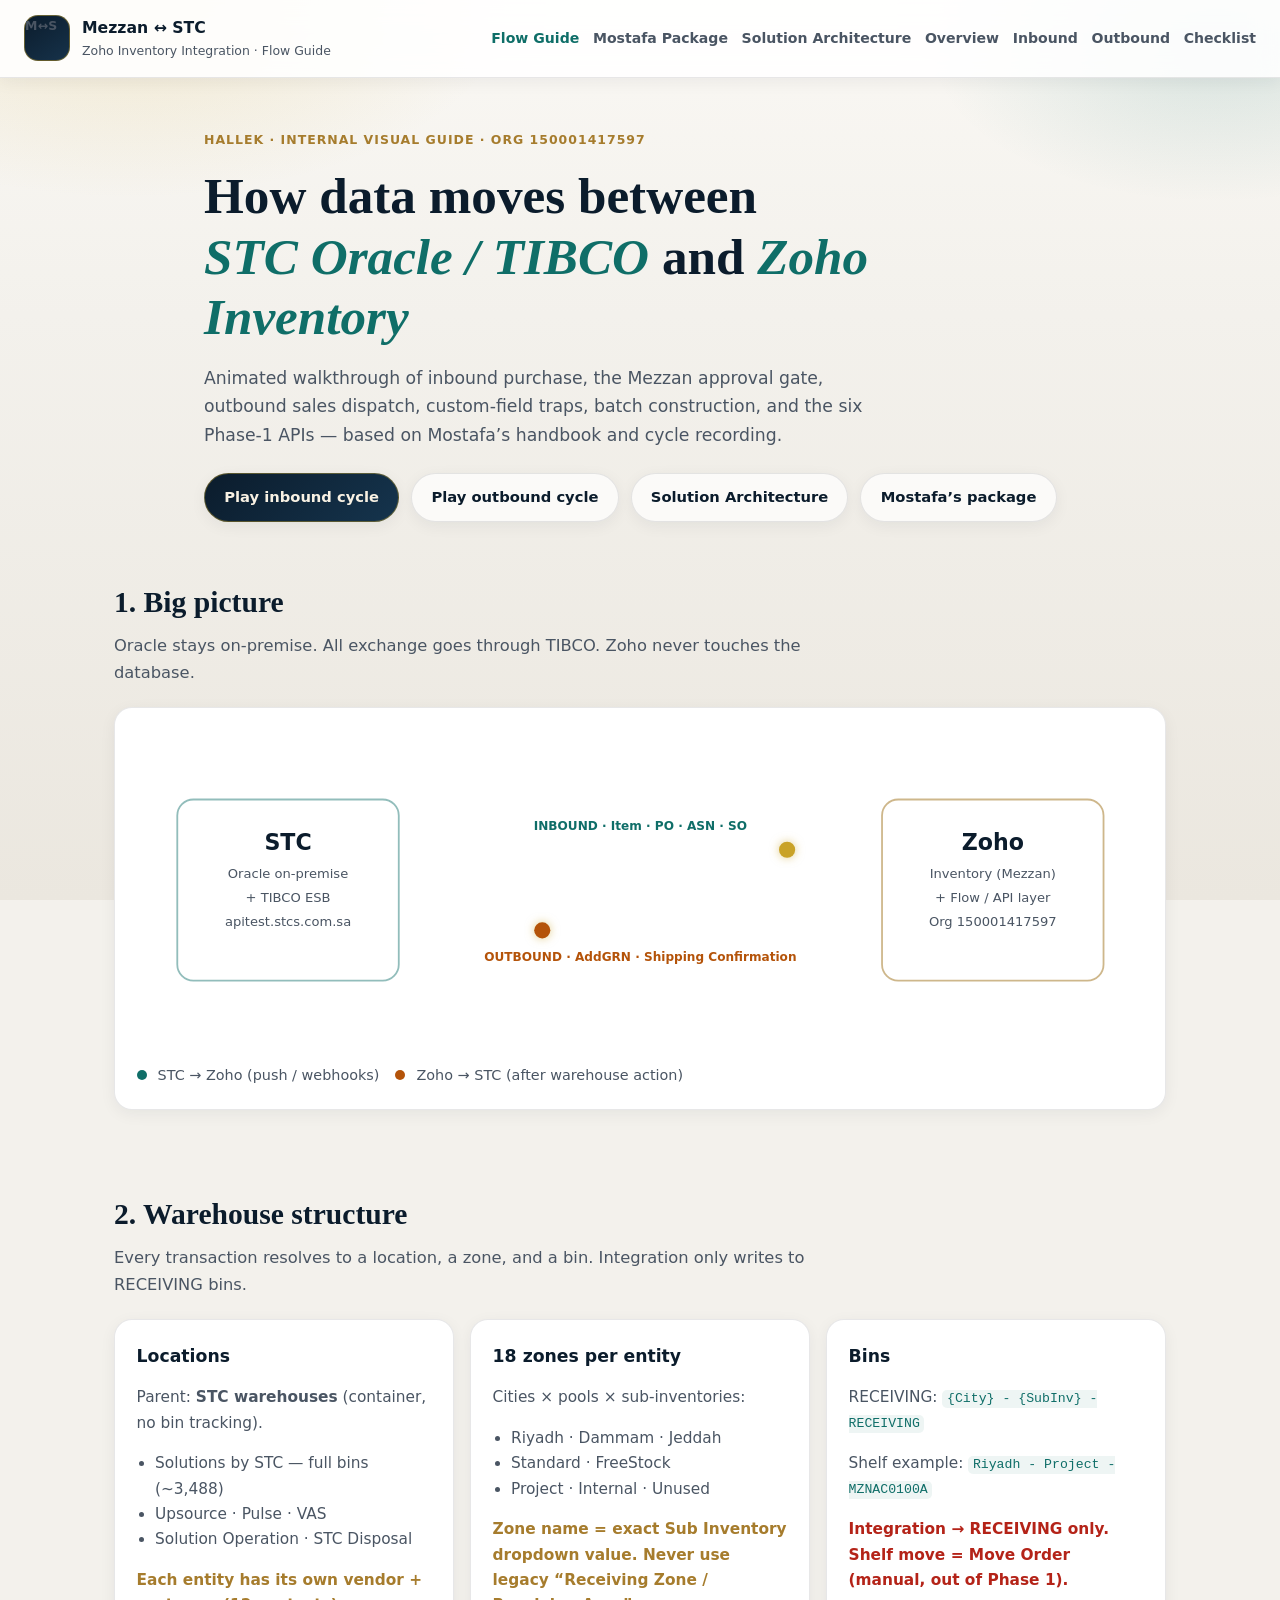
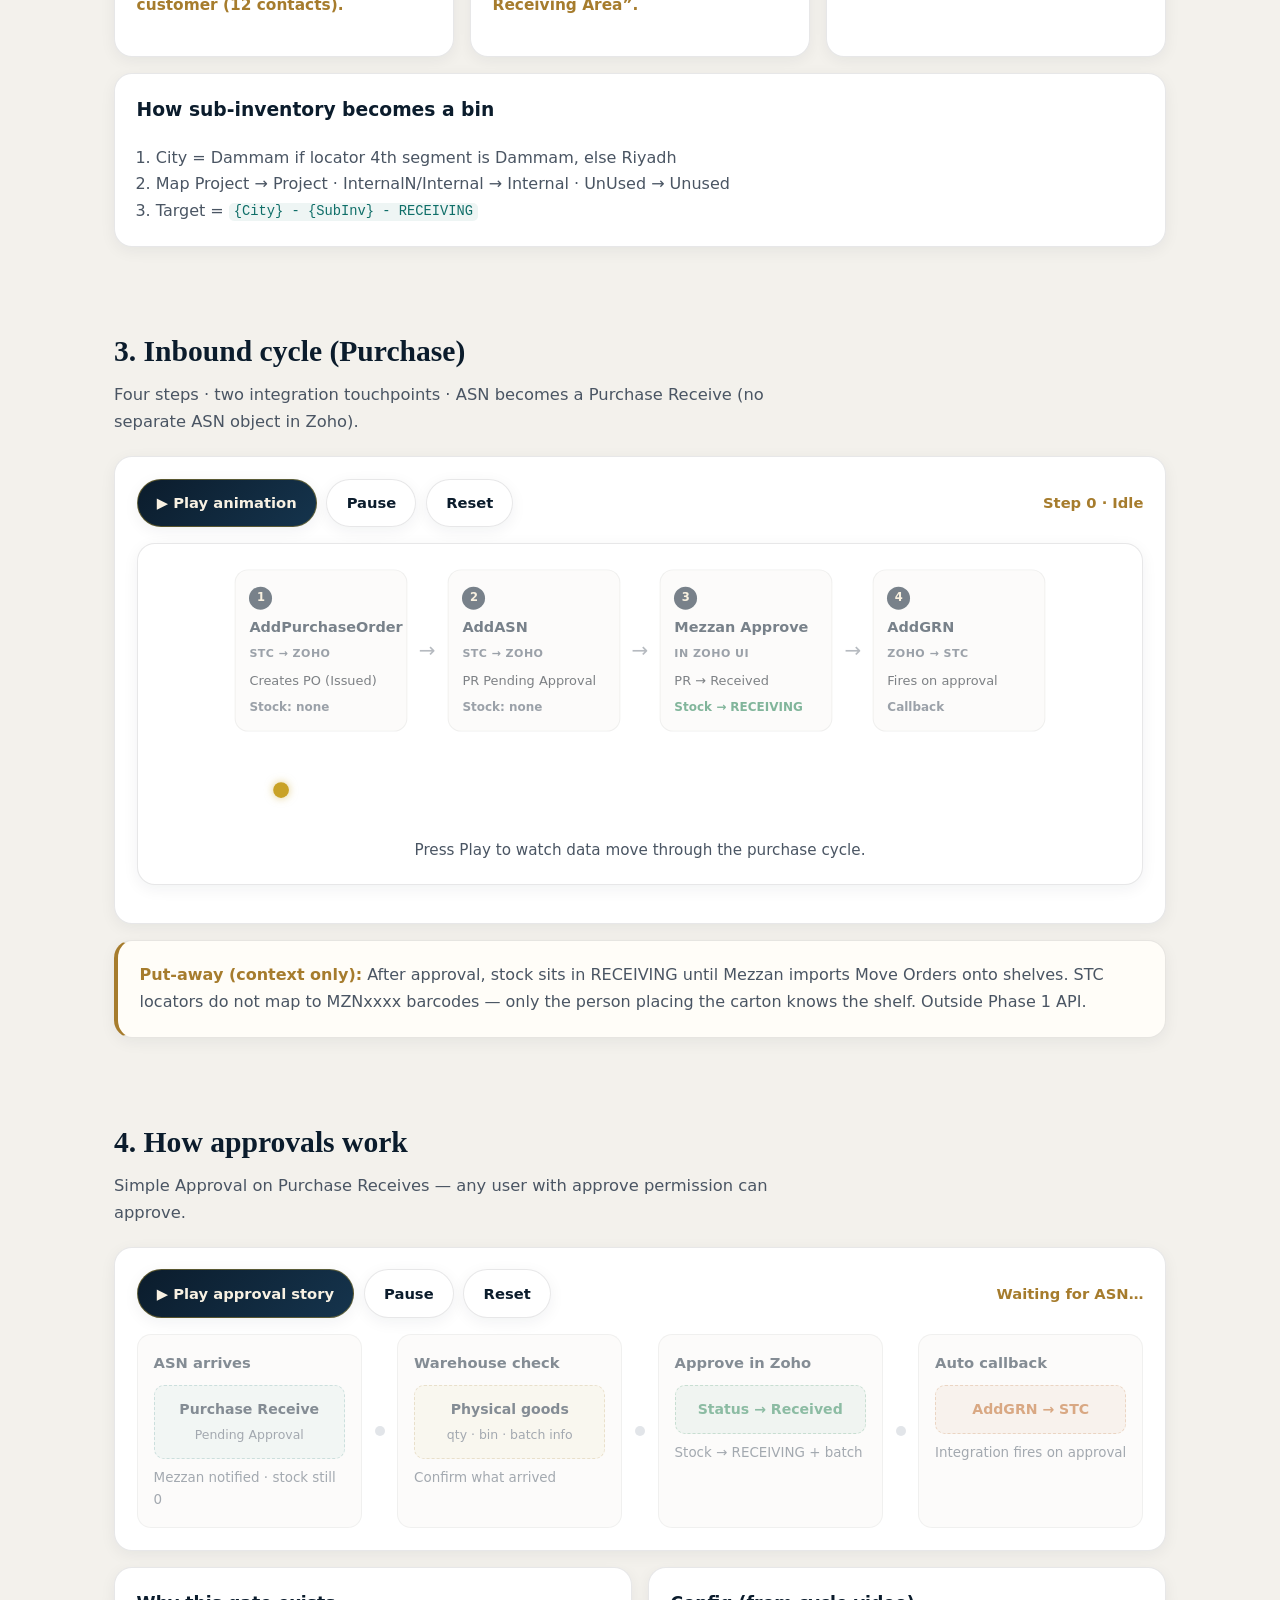
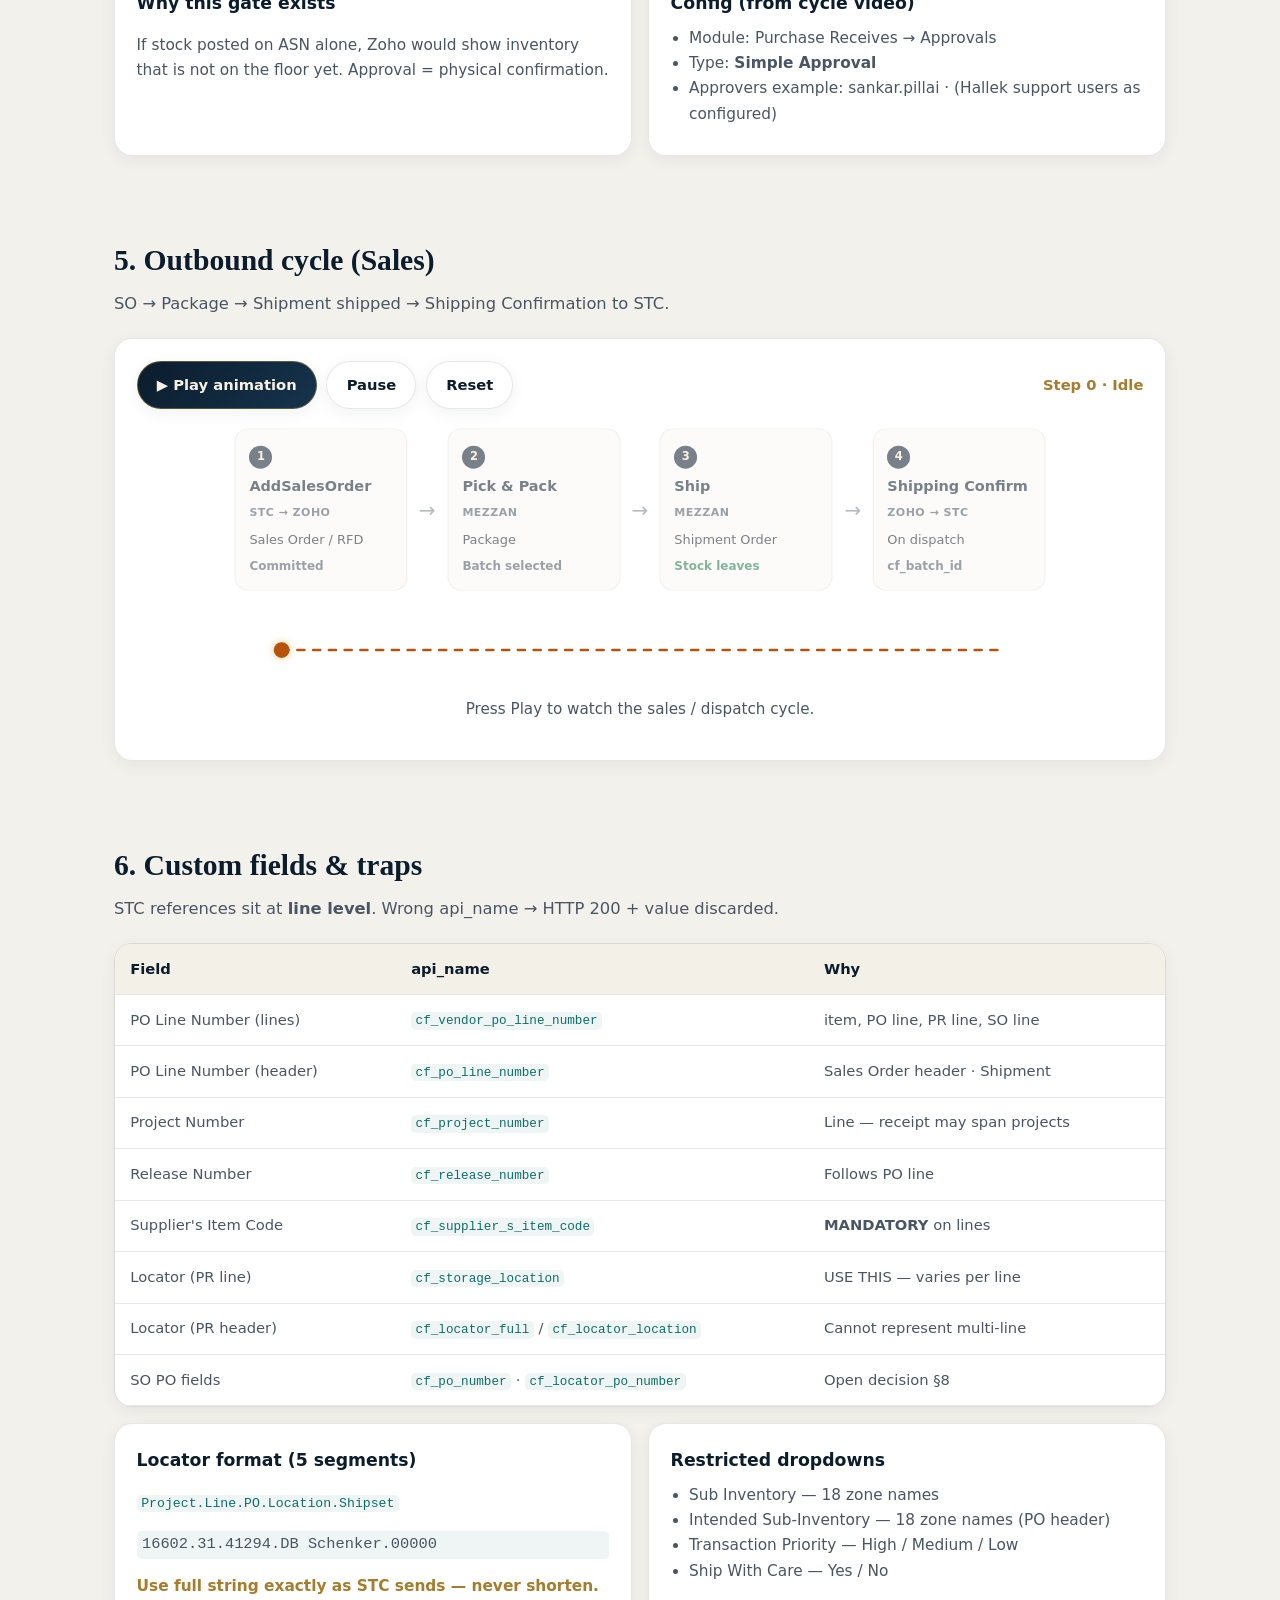
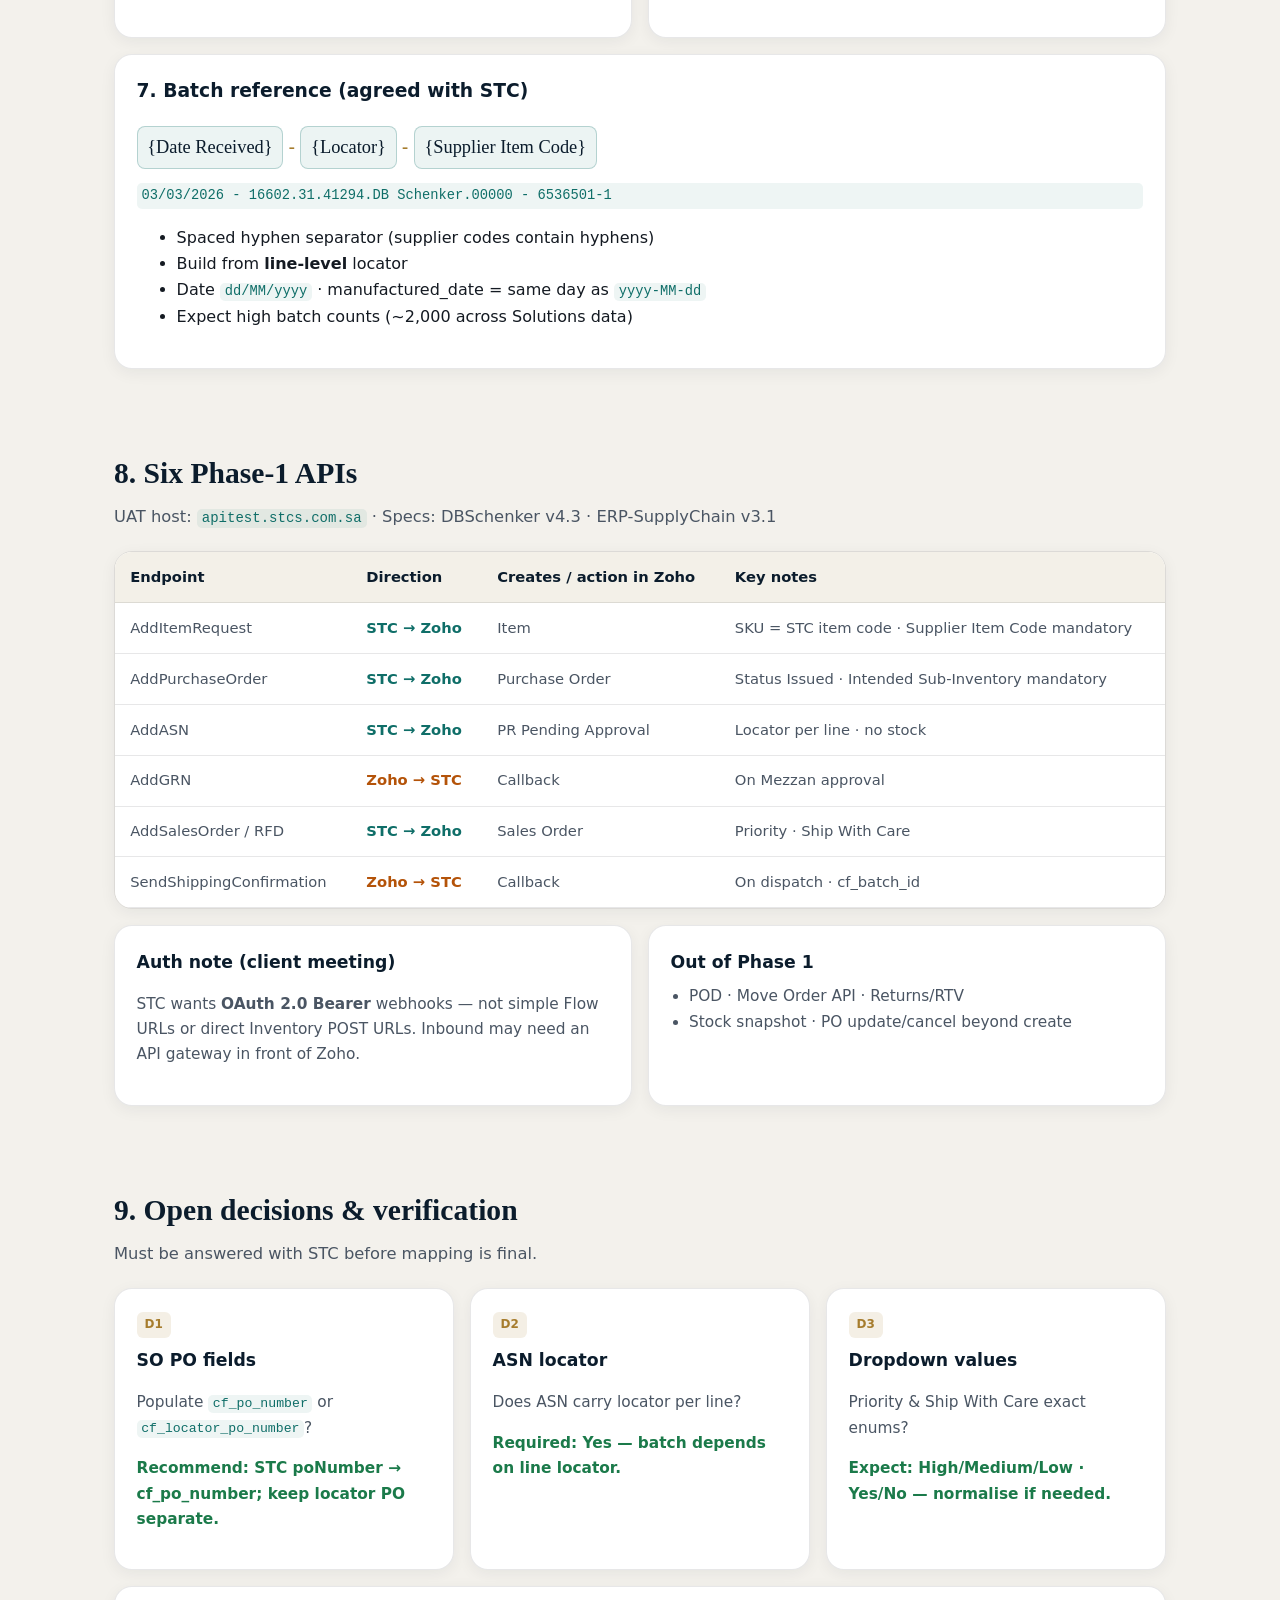
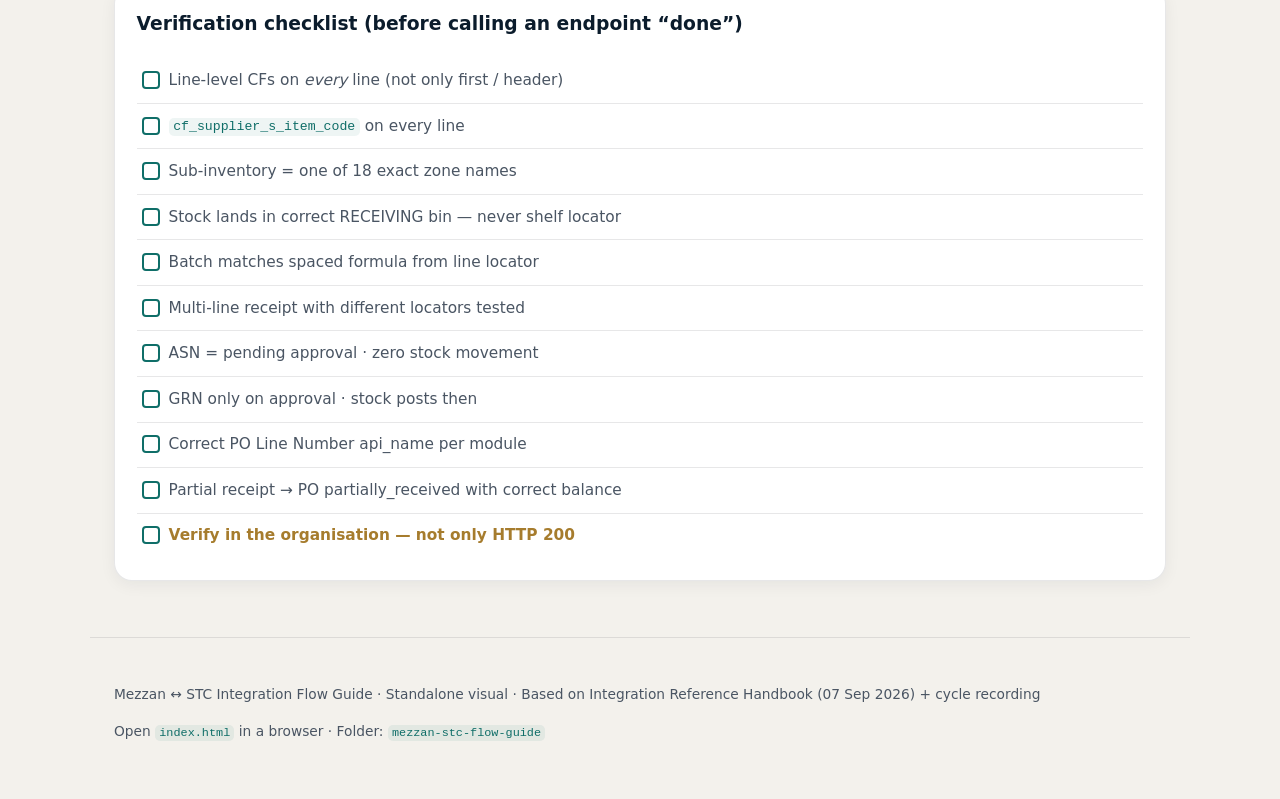
==== commit ae5b6d01: "Refresh light luxury theme and add Solution Architecture implementation tab. Readable Segoe UI styli" ====
--- a/index.html
+++ b/index.html
@@ -4,9 +4,6 @@
   <meta charset="UTF-8" />
   <meta name="viewport" content="width=device-width, initial-scale=1" />
   <title>Mezzan ↔ STC · Integration Flow Guide</title>
-  <link rel="preconnect" href="https://fonts.googleapis.com" />
-  <link rel="preconnect" href="https://fonts.gstatic.com" crossorigin />
-  <link href="https://fonts.googleapis.com/css2?family=Outfit:wght@400;500;600;700&family=Source+Serif+4:opsz,wght@8..60,500;8..60,600&display=swap" rel="stylesheet" />
   <link rel="stylesheet" href="css/styles.css" />
 </head>
 <body>
@@ -24,13 +21,10 @@
     <nav class="nav">
       <a href="index.html" class="nav-active">Flow Guide</a>
       <a href="mostafa.html">Mostafa Package</a>
+      <a href="architecture.html">Solution Architecture</a>
       <a href="#overview">Overview</a>
-      <a href="#warehouse">Warehouse</a>
       <a href="#inbound">Inbound</a>
-      <a href="#approval">Approval</a>
       <a href="#outbound">Outbound</a>
-      <a href="#fields">Fields</a>
-      <a href="#apis">APIs</a>
       <a href="#checklist">Checklist</a>
     </nav>
   </header>
@@ -47,6 +41,7 @@
       <div class="hero-actions">
         <a class="btn primary" href="#inbound">Play inbound cycle</a>
         <a class="btn ghost" href="#outbound">Play outbound cycle</a>
+        <a class="btn ghost" href="architecture.html">Solution Architecture</a>
         <a class="btn ghost" href="mostafa.html">Mostafa’s package</a>
       </div>
     </section>
--- a/css/styles.css
+++ b/css/styles.css
@@ -1,20 +1,26 @@
 :root {
-  --bg: #0f1419;
-  --bg2: #171e26;
-  --panel: rgba(28, 37, 48, 0.88);
-  --line: rgba(148, 163, 184, 0.18);
-  --text: #e8eef5;
-  --muted: #94a3b8;
-  --teal: #2dd4bf;
-  --teal-dim: #0f766e;
-  --amber: #fbbf24;
-  --orange: #fb923c;
-  --ok: #4ade80;
-  --warn: #f87171;
-  --card: rgba(15, 20, 25, 0.65);
+  --bg: #f3f1ec;
+  --bg-deep: #e8e4db;
+  --panel: #ffffff;
+  --card: #ffffff;
+  --line: rgba(20, 28, 36, 0.1);
+  --text: #141a22;
+  --muted: #4a5563;
+  --ink: #0b1c2c;
+  --gold: #a67c2d;
+  --gold-soft: #c9a227;
+  --teal: #0f6e68;
+  --teal-bright: #15807a;
+  --ok: #1b7a4a;
+  --warn: #b42318;
+  --orange: #b45309;
+  --shadow: 0 12px 40px rgba(11, 28, 44, 0.08);
+  --shadow-sm: 0 4px 16px rgba(11, 28, 44, 0.06);
   --radius: 18px;
-  --font: "Outfit", system-ui, sans-serif;
-  --serif: "Source Serif 4", Georgia, serif;
+  /* Cursor-like UI + readable body; serif for luxury titles */
+  --font: "Segoe UI", "Segoe UI Variable", "Helvetica Neue", system-ui, -apple-system, sans-serif;
+  --serif: "Georgia", "Times New Roman", "Segoe UI Semibold", serif;
+  --mono: "Cascadia Code", "Consolas", "Segoe UI Mono", ui-monospace, monospace;
 }
 
 * { box-sizing: border-box; }
@@ -24,24 +30,26 @@
   font-family: var(--font);
   color: var(--text);
   background: var(--bg);
-  line-height: 1.55;
+  line-height: 1.65;
+  font-size: 16px;
   min-height: 100vh;
+  -webkit-font-smoothing: antialiased;
 }
 
 .bg-grid {
   position: fixed; inset: 0; pointer-events: none; z-index: 0;
   background-image:
-    linear-gradient(rgba(45, 212, 191, 0.04) 1px, transparent 1px),
-    linear-gradient(90deg, rgba(45, 212, 191, 0.04) 1px, transparent 1px);
-  background-size: 48px 48px;
-  mask-image: radial-gradient(ellipse at 50% 20%, black 20%, transparent 70%);
+    linear-gradient(rgba(15, 110, 104, 0.04) 1px, transparent 1px),
+    linear-gradient(90deg, rgba(15, 110, 104, 0.04) 1px, transparent 1px);
+  background-size: 56px 56px;
+  mask-image: radial-gradient(ellipse at 50% 0%, black 10%, transparent 65%);
 }
 .bg-glow {
   position: fixed; inset: 0; pointer-events: none; z-index: 0;
   background:
-    radial-gradient(ellipse 60% 40% at 15% 10%, rgba(13, 148, 136, 0.22), transparent),
-    radial-gradient(ellipse 50% 35% at 90% 5%, rgba(251, 146, 60, 0.14), transparent),
-    radial-gradient(ellipse 40% 30% at 70% 80%, rgba(15, 118, 110, 0.12), transparent);
+    radial-gradient(ellipse 55% 40% at 10% 0%, rgba(201, 162, 39, 0.18), transparent 55%),
+    radial-gradient(ellipse 45% 35% at 95% 5%, rgba(15, 110, 104, 0.14), transparent 50%),
+    linear-gradient(180deg, #faf8f4 0%, var(--bg) 35%, #ebe7df 100%);
 }
 
 .site-header, main, .site-footer { position: relative; z-index: 1; }
@@ -49,63 +57,69 @@
 .site-header {
   display: flex; align-items: center; justify-content: space-between;
   gap: 1rem; flex-wrap: wrap;
-  padding: 1rem 1.5rem;
+  padding: 0.95rem 1.5rem;
   border-bottom: 1px solid var(--line);
-  backdrop-filter: blur(12px);
-  background: rgba(15, 20, 25, 0.75);
+  background: rgba(255, 255, 255, 0.88);
+  backdrop-filter: blur(14px);
   position: sticky; top: 0; z-index: 20;
+  box-shadow: var(--shadow-sm);
 }
 .brand { display: flex; align-items: center; gap: 0.75rem; }
 .brand-mark {
-  width: 44px; height: 44px; border-radius: 12px;
+  width: 46px; height: 46px; border-radius: 14px;
   display: grid; place-items: center;
-  background: linear-gradient(135deg, var(--teal-dim), #134e4a);
-  border: 1px solid rgba(45, 212, 191, 0.35);
-  font-weight: 700; font-size: 0.75rem; letter-spacing: -0.02em;
-}
-.brand strong { display: block; font-size: 0.95rem; }
-.brand span { display: block; font-size: 0.75rem; color: var(--muted); }
-.nav { display: flex; flex-wrap: wrap; gap: 0.35rem 0.85rem; }
+  background: linear-gradient(145deg, var(--ink), #16324a);
+  color: #f5e6c8;
+  border: 1px solid rgba(201, 162, 39, 0.45);
+  font-weight: 700; font-size: 0.72rem; letter-spacing: 0.02em;
+}
+.brand strong { display: block; font-size: 0.98rem; color: var(--ink); }
+.brand span { display: block; font-size: 0.78rem; color: var(--muted); }
+.nav { display: flex; flex-wrap: wrap; gap: 0.3rem 0.85rem; }
 .nav a {
-  color: var(--muted); text-decoration: none; font-size: 0.85rem; font-weight: 500;
-}
-.nav a:hover { color: var(--teal); }
+  color: var(--muted); text-decoration: none; font-size: 0.88rem; font-weight: 600;
+}
+.nav a:hover, .nav a.nav-active { color: var(--teal); }
 
 .hero {
   max-width: 920px; margin: 0 auto;
-  padding: 3.5rem 1.5rem 2rem;
+  padding: 3.25rem 1.5rem 2rem;
 }
 .eyebrow {
-  color: var(--amber); font-size: 0.8rem; font-weight: 600;
-  letter-spacing: 0.06em; text-transform: uppercase; margin: 0 0 1rem;
+  color: var(--gold); font-size: 0.78rem; font-weight: 700;
+  letter-spacing: 0.08em; text-transform: uppercase; margin: 0 0 1rem;
 }
 .hero h1 {
   font-family: var(--serif);
-  font-size: clamp(2rem, 4.5vw, 3.15rem);
-  font-weight: 600; line-height: 1.15; margin: 0 0 1rem;
+  font-size: clamp(2.05rem, 4.4vw, 3.2rem);
+  font-weight: 600; line-height: 1.18; margin: 0 0 1rem;
+  color: var(--ink);
 }
 .hero h1 em {
-  font-style: normal;
-  background: linear-gradient(90deg, var(--teal), var(--amber));
-  -webkit-background-clip: text; background-clip: text; color: transparent;
-}
-.lede { color: var(--muted); font-size: 1.05rem; max-width: 62ch; margin: 0 0 1.5rem; }
+  font-style: italic;
+  color: var(--teal);
+}
+.lede {
+  color: var(--muted); font-size: 1.08rem; max-width: 62ch; margin: 0 0 1.5rem;
+}
 .hero-actions { display: flex; flex-wrap: wrap; gap: 0.75rem; }
 
 .btn {
   appearance: none; border: 1px solid var(--line);
-  background: var(--bg2); color: var(--text);
-  padding: 0.65rem 1.1rem; border-radius: 999px;
-  font: inherit; font-weight: 600; font-size: 0.9rem;
+  background: #fff; color: var(--ink);
+  padding: 0.7rem 1.2rem; border-radius: 999px;
+  font: inherit; font-weight: 650; font-size: 0.92rem;
   cursor: pointer; text-decoration: none; display: inline-flex; align-items: center;
-  transition: transform 0.15s ease, border-color 0.15s ease, background 0.15s ease;
-}
-.btn:hover { transform: translateY(-1px); border-color: rgba(45, 212, 191, 0.45); }
+  box-shadow: var(--shadow-sm);
+  transition: transform 0.15s ease, box-shadow 0.15s ease, border-color 0.15s ease;
+}
+.btn:hover { transform: translateY(-1px); box-shadow: var(--shadow); border-color: rgba(15, 110, 104, 0.35); }
 .btn.primary {
-  background: linear-gradient(135deg, #0f766e, #115e59);
-  border-color: rgba(45, 212, 191, 0.5);
-}
-.btn.ghost { background: transparent; }
+  background: linear-gradient(135deg, var(--ink), #15344d);
+  color: #f8f1e3;
+  border-color: rgba(201, 162, 39, 0.4);
+}
+.btn.ghost { background: rgba(255,255,255,0.7); }
 
 .panel {
   max-width: 1100px; margin: 0 auto 2rem;
@@ -113,37 +127,37 @@
 }
 .section-head { margin-bottom: 1.25rem; }
 .section-head h2 {
-  font-family: var(--serif); font-size: 1.75rem; margin: 0 0 0.35rem;
-}
-.section-head p { margin: 0; color: var(--muted); max-width: 70ch; }
-
-.stage, .player, .card, .resolve-box, .callout, .batch-box, .check-list {
+  font-family: var(--serif); font-size: 1.85rem; margin: 0 0 0.4rem; color: var(--ink);
+}
+.section-head p { margin: 0; color: var(--muted); max-width: 70ch; font-size: 1.02rem; }
+
+.stage, .player, .card, .resolve-box, .callout, .batch-box, .check-list, .path-steps, .arch-box {
   background: var(--panel);
   border: 1px solid var(--line);
   border-radius: var(--radius);
-  padding: 1.25rem;
-  backdrop-filter: blur(8px);
+  padding: 1.35rem;
+  box-shadow: var(--shadow-sm);
 }
 
 .flow-svg { width: 100%; height: auto; display: block; }
-.node { fill: #1a2330; stroke: rgba(45, 212, 191, 0.35); stroke-width: 1.5; }
-.node.zoho { stroke: rgba(251, 146, 60, 0.4); }
-.node-title { fill: var(--text); font-size: 22px; font-weight: 700; font-family: var(--font); }
+.node { fill: #ffffff; stroke: rgba(15, 110, 104, 0.45); stroke-width: 1.8; }
+.node.zoho { stroke: rgba(166, 124, 45, 0.55); }
+.node-title { fill: var(--ink); font-size: 22px; font-weight: 700; font-family: var(--font); }
 .node-sub { fill: var(--muted); font-size: 13px; font-family: var(--font); }
 .wire {
   fill: none; stroke-width: 3; stroke-linecap: round;
   stroke-dasharray: 8 10;
   animation: dash 1.2s linear infinite;
 }
-.out-wire { stroke: #fb923c; }
+.out-wire { stroke: #b45309; }
 @keyframes dash { to { stroke-dashoffset: -36; } }
-.path-label { fill: var(--teal); font-size: 12px; font-family: var(--font); font-weight: 600; }
+.path-label { fill: var(--teal); font-size: 12px; font-family: var(--font); font-weight: 700; }
 .path-label.out { fill: var(--orange); }
-.packet { fill: var(--amber); filter: drop-shadow(0 0 6px rgba(251, 191, 36, 0.8)); }
+.packet { fill: var(--gold-soft); filter: drop-shadow(0 0 5px rgba(201, 162, 39, 0.55)); }
 .packet-out { fill: var(--orange); }
 .legend {
   display: flex; flex-wrap: wrap; gap: 1rem; margin-top: 0.75rem;
-  color: var(--muted); font-size: 0.85rem;
+  color: var(--muted); font-size: 0.9rem; font-weight: 500;
 }
 .dot {
   display: inline-block; width: 10px; height: 10px; border-radius: 50%; margin-right: 0.4rem;
@@ -154,18 +168,21 @@
 .cards { display: grid; gap: 1rem; margin-top: 1rem; }
 .cards.two { grid-template-columns: repeat(auto-fit, minmax(260px, 1fr)); }
 .cards.three { grid-template-columns: repeat(auto-fit, minmax(240px, 1fr)); }
-.card h3 { margin: 0 0 0.5rem; font-size: 1.05rem; }
-.card p, .card li { color: var(--muted); font-size: 0.92rem; }
-.card ul { padding-left: 1.1rem; margin: 0.4rem 0; }
-.card .note { color: var(--amber); }
-.card .warn { color: var(--warn); font-weight: 500; }
+.card h3 { margin: 0 0 0.5rem; font-size: 1.08rem; color: var(--ink); }
+.card p, .card li { color: var(--muted); font-size: 0.96rem; }
+.card ul, .card ol { padding-left: 1.15rem; margin: 0.4rem 0; }
+.card .note { color: var(--gold); font-weight: 600; }
+.card .warn { color: var(--warn); font-weight: 600; }
 .card code, .mono, code {
-  font-family: ui-monospace, "Cascadia Code", Consolas, monospace;
-  font-size: 0.82em;
+  font-family: var(--mono);
+  font-size: 0.86em;
   color: var(--teal);
+  background: rgba(15, 110, 104, 0.07);
+  padding: 0.1em 0.35em;
+  border-radius: 5px;
 }
 .resolve-box { margin-top: 1rem; }
-.resolve-box h3 { margin-top: 0; }
+.resolve-box h3 { margin-top: 0; color: var(--ink); }
 .resolve-box ol { margin: 0; padding-left: 1.2rem; color: var(--muted); }
 
 .player { margin-top: 0.5rem; }
@@ -174,7 +191,7 @@
   margin-bottom: 1rem;
 }
 .step-label {
-  margin-left: auto; color: var(--amber); font-weight: 600; font-size: 0.9rem;
+  margin-left: auto; color: var(--gold); font-weight: 700; font-size: 0.92rem;
 }
 
 .flow-row {
@@ -183,52 +200,53 @@
 }
 .flow-node {
   width: min(180px, 42vw);
-  background: var(--card);
+  background: #faf9f6;
   border: 1px solid var(--line);
   border-radius: 14px;
-  padding: 0.85rem;
-  opacity: 0.45;
+  padding: 0.9rem;
+  opacity: 0.55;
   transform: scale(0.96);
   transition: opacity 0.35s ease, transform 0.35s ease, border-color 0.35s ease, box-shadow 0.35s ease;
 }
 .flow-node.active {
   opacity: 1; transform: scale(1);
-  border-color: rgba(45, 212, 191, 0.55);
-  box-shadow: 0 0 0 1px rgba(45, 212, 191, 0.2), 0 12px 40px rgba(0,0,0,0.35);
-}
-.flow-node.done { opacity: 0.85; border-color: rgba(74, 222, 128, 0.35); }
-.flow-node.mezzan.active { border-color: rgba(251, 191, 36, 0.55); }
-.flow-node.out.active { border-color: rgba(251, 146, 60, 0.55); }
+  border-color: rgba(15, 110, 104, 0.55);
+  box-shadow: var(--shadow);
+  background: #fff;
+}
+.flow-node.done { opacity: 0.9; border-color: rgba(27, 122, 74, 0.35); }
+.flow-node.mezzan.active { border-color: rgba(166, 124, 45, 0.55); }
+.flow-node.out.active { border-color: rgba(180, 83, 9, 0.5); }
 .flow-node .badge {
   display: inline-grid; place-items: center;
-  width: 22px; height: 22px; border-radius: 50%;
-  background: var(--teal-dim); font-size: 0.75rem; font-weight: 700; margin-bottom: 0.35rem;
-}
-.flow-node strong { display: block; font-size: 0.92rem; }
-.flow-node small { color: var(--muted); font-size: 0.72rem; text-transform: uppercase; letter-spacing: 0.04em; }
-.flow-node em { display: block; font-style: normal; color: var(--text); font-size: 0.82rem; margin-top: 0.35rem; }
-.flow-node .stock { display: block; margin-top: 0.4rem; font-size: 0.75rem; color: var(--muted); }
-.flow-node .stock.ok { color: var(--ok); font-weight: 600; }
+  width: 24px; height: 24px; border-radius: 50%;
+  background: var(--ink); color: #f5e6c8; font-size: 0.75rem; font-weight: 700; margin-bottom: 0.35rem;
+}
+.flow-node strong { display: block; font-size: 0.94rem; color: var(--ink); }
+.flow-node small { color: var(--muted); font-size: 0.72rem; text-transform: uppercase; letter-spacing: 0.04em; font-weight: 650; }
+.flow-node em { display: block; font-style: normal; color: var(--text); font-size: 0.84rem; margin-top: 0.35rem; }
+.flow-node .stock { display: block; margin-top: 0.4rem; font-size: 0.78rem; color: var(--muted); font-weight: 600; }
+.flow-node .stock.ok { color: var(--ok); }
 .flow-arrow {
-  align-self: center; color: var(--muted); font-size: 1.25rem; opacity: 0.35;
+  align-self: center; color: var(--muted); font-size: 1.25rem; opacity: 0.4;
   transition: opacity 0.3s, color 0.3s;
 }
 .flow-arrow.active { opacity: 1; color: var(--teal); }
 
 .anim-track { margin-top: 1.25rem; }
 .mini-svg { width: 100%; height: 70px; }
-.anim-caption { margin: 0.25rem 0 0; color: var(--muted); font-size: 0.9rem; text-align: center; }
+.anim-caption { margin: 0.25rem 0 0; color: var(--muted); font-size: 0.95rem; text-align: center; font-weight: 500; }
 
 .detail-grid { display: grid; gap: 0.75rem; margin-top: 1rem; }
 .detail {
   display: none;
-  background: var(--card);
+  background: #faf9f6;
   border: 1px solid var(--line);
   border-radius: 12px;
-  padding: 1rem 1.1rem;
+  padding: 1rem 1.15rem;
 }
 .detail.active { display: block; animation: fadeUp 0.35s ease; }
-.detail h4 { margin: 0 0 0.4rem; }
+.detail h4 { margin: 0 0 0.4rem; color: var(--ink); }
 .detail ul { margin: 0; padding-left: 1.1rem; color: var(--muted); }
 @keyframes fadeUp {
   from { opacity: 0; transform: translateY(6px); }
@@ -237,10 +255,12 @@
 
 .callout {
   margin-top: 1rem;
-  border-left: 3px solid var(--amber);
+  border-left: 4px solid var(--gold);
   color: var(--muted);
-}
-.callout strong { color: var(--amber); }
+  background: #fffdf8;
+}
+.callout strong { color: var(--gold); }
+.callout a { color: var(--teal); font-weight: 650; }
 
 .approval-board {
   display: grid;
@@ -253,123 +273,121 @@
   .ap-pipe { height: 28px; width: 2px; margin: 0 auto; }
 }
 .ap-col {
-  background: var(--card);
+  background: #faf9f6;
   border: 1px solid var(--line);
   border-radius: 14px;
   padding: 1rem;
-  opacity: 0.4;
+  opacity: 0.5;
   transition: opacity 0.35s, border-color 0.35s, box-shadow 0.35s;
 }
 .ap-col.active {
   opacity: 1;
-  border-color: rgba(251, 191, 36, 0.5);
-  box-shadow: 0 0 24px rgba(251, 191, 36, 0.12);
-}
-.ap-col h4 { margin: 0 0 0.6rem; font-size: 0.9rem; }
-.ap-col p { margin: 0.5rem 0 0; font-size: 0.8rem; color: var(--muted); }
+  border-color: rgba(166, 124, 45, 0.5);
+  box-shadow: var(--shadow-sm);
+  background: #fff;
+}
+.ap-col h4 { margin: 0 0 0.6rem; font-size: 0.92rem; color: var(--ink); }
+.ap-col p { margin: 0.5rem 0 0; font-size: 0.84rem; color: var(--muted); }
 .ticket {
-  background: rgba(13, 148, 136, 0.12);
-  border: 1px dashed rgba(45, 212, 191, 0.4);
+  background: rgba(15, 110, 104, 0.08);
+  border: 1px dashed rgba(15, 110, 104, 0.35);
   border-radius: 10px;
   padding: 0.75rem;
-  font-weight: 600; font-size: 0.88rem;
-  text-align: center;
+  font-weight: 700; font-size: 0.88rem;
+  text-align: center; color: var(--ink);
 }
 .ticket span { display: block; font-weight: 500; color: var(--muted); font-size: 0.78rem; margin-top: 0.25rem; }
-.ticket.soft { background: rgba(251, 191, 36, 0.08); border-color: rgba(251, 191, 36, 0.35); }
-.ticket.ok { background: rgba(74, 222, 128, 0.1); border-color: rgba(74, 222, 128, 0.4); color: var(--ok); }
-.ticket.out { background: rgba(251, 146, 60, 0.1); border-color: rgba(251, 146, 60, 0.45); color: var(--orange); }
+.ticket.soft { background: rgba(201, 162, 39, 0.1); border-color: rgba(166, 124, 45, 0.4); }
+.ticket.ok { background: rgba(27, 122, 74, 0.1); border-color: rgba(27, 122, 74, 0.4); color: var(--ok); }
+.ticket.out { background: rgba(180, 83, 9, 0.1); border-color: rgba(180, 83, 9, 0.4); color: var(--orange); }
 .ap-pipe {
   width: 24px; position: relative;
   display: flex; align-items: center; justify-content: center;
 }
 .pulse-dot {
   width: 10px; height: 10px; border-radius: 50%;
-  background: var(--muted); opacity: 0.3;
+  background: #c5ccd4; opacity: 0.5;
 }
 .ap-pipe.live .pulse-dot {
-  background: var(--amber);
+  background: var(--gold-soft);
   opacity: 1;
   animation: pulse 1s ease infinite;
 }
 @keyframes pulse {
-  0%, 100% { transform: scale(1); box-shadow: 0 0 0 0 rgba(251, 191, 36, 0.5); }
-  50% { transform: scale(1.3); box-shadow: 0 0 0 10px rgba(251, 191, 36, 0); }
-}
-
-.table-wrap { overflow-x: auto; border-radius: var(--radius); border: 1px solid var(--line); }
-table { width: 100%; border-collapse: collapse; font-size: 0.88rem; background: var(--panel); }
-th, td { padding: 0.75rem 0.9rem; text-align: left; border-bottom: 1px solid var(--line); vertical-align: top; }
-th { color: var(--amber); font-weight: 600; background: rgba(0,0,0,0.25); }
-td.in { color: var(--teal); font-weight: 600; }
-td.out { color: var(--orange); font-weight: 600; }
+  0%, 100% { transform: scale(1); box-shadow: 0 0 0 0 rgba(201, 162, 39, 0.45); }
+  50% { transform: scale(1.25); box-shadow: 0 0 0 10px rgba(201, 162, 39, 0); }
+}
+
+.table-wrap { overflow-x: auto; border-radius: var(--radius); border: 1px solid var(--line); box-shadow: var(--shadow-sm); }
+table { width: 100%; border-collapse: collapse; font-size: 0.92rem; background: #fff; }
+th, td { padding: 0.8rem 0.95rem; text-align: left; border-bottom: 1px solid var(--line); vertical-align: top; }
+th { color: var(--ink); font-weight: 700; background: #f3f0e8; }
+td { color: var(--muted); }
+td.in { color: var(--teal); font-weight: 700; }
+td.out { color: var(--orange); font-weight: 700; }
 
 .batch-box { margin-top: 1rem; }
-.batch-box h3 { margin-top: 0; }
+.batch-box h3 { margin-top: 0; color: var(--ink); }
 .batch-formula {
   display: flex; flex-wrap: wrap; align-items: center; gap: 0.35rem;
   margin: 0.75rem 0;
   font-family: var(--serif); font-size: 1.15rem;
 }
 .batch-formula span {
-  background: rgba(45, 212, 191, 0.12);
-  border: 1px solid rgba(45, 212, 191, 0.3);
+  background: rgba(15, 110, 104, 0.08);
+  border: 1px solid rgba(15, 110, 104, 0.25);
   padding: 0.35rem 0.6rem; border-radius: 8px;
-}
-.batch-formula i { font-style: normal; color: var(--amber); font-weight: 700; }
+  color: var(--ink);
+}
+.batch-formula i { font-style: normal; color: var(--gold); font-weight: 700; }
 
 .decision .num {
   display: inline-block;
-  background: rgba(251, 146, 60, 0.15);
-  color: var(--orange);
+  background: rgba(166, 124, 45, 0.12);
+  color: var(--gold);
   font-weight: 700; font-size: 0.75rem;
   padding: 0.2rem 0.5rem; border-radius: 6px; margin-bottom: 0.5rem;
 }
-.rec { color: var(--ok) !important; }
+.rec { color: var(--ok) !important; font-weight: 650; }
 
 .check-list { margin-top: 1rem; }
-.check-list h3 { margin-top: 0; }
+.check-list h3 { margin-top: 0; color: var(--ink); }
 .checks { list-style: none; padding: 0; margin: 0; }
 .checks li {
   position: relative;
-  padding: 0.55rem 0.55rem 0.55rem 2rem;
+  padding: 0.6rem 0.55rem 0.6rem 2rem;
   border-bottom: 1px solid var(--line);
-  color: var(--muted); font-size: 0.92rem;
+  color: var(--muted); font-size: 0.96rem;
 }
 .checks li::before {
   content: "";
-  position: absolute; left: 0.35rem; top: 0.75rem;
+  position: absolute; left: 0.35rem; top: 0.8rem;
   width: 14px; height: 14px; border-radius: 4px;
   border: 2px solid var(--teal);
 }
-.checks li:last-child { border-bottom: 0; color: var(--amber); font-weight: 600; }
+.checks li:last-child { border-bottom: 0; color: var(--gold); font-weight: 700; }
 
 .site-footer {
   max-width: 1100px; margin: 0 auto;
   padding: 2rem 1.5rem 3rem;
-  color: var(--muted); font-size: 0.82rem;
+  color: var(--muted); font-size: 0.86rem;
   border-top: 1px solid var(--line);
 }
 .site-footer code { color: var(--teal); }
-.site-footer a { color: var(--teal); }
-
-.nav a.nav-active { color: var(--teal); }
+.site-footer a { color: var(--teal); font-weight: 650; }
 
 .path-steps {
-  background: var(--panel);
-  border: 1px solid var(--line);
-  border-radius: var(--radius);
   padding: 1.25rem 1.25rem 1.25rem 2rem;
   margin: 0;
   color: var(--muted);
 }
 .path-steps li { margin: 0.55rem 0; }
-.path-steps a { color: var(--teal); }
+.path-steps a { color: var(--teal); font-weight: 650; }
 
 .timeline {
   display: grid;
   gap: 0.75rem;
-  border-left: 2px solid rgba(45, 212, 191, 0.35);
+  border-left: 3px solid rgba(15, 110, 104, 0.35);
   margin-left: 0.5rem;
   padding-left: 1.25rem;
 }
@@ -378,38 +396,130 @@
   background: var(--panel);
   border: 1px solid var(--line);
   border-radius: 12px;
-  padding: 0.9rem 1rem;
+  padding: 0.95rem 1.05rem;
+  box-shadow: var(--shadow-sm);
 }
 .tl-item::before {
   content: "";
   position: absolute;
-  left: -1.55rem;
-  top: 1.1rem;
-  width: 10px; height: 10px;
+  left: -1.6rem;
+  top: 1.15rem;
+  width: 11px; height: 11px;
   border-radius: 50%;
-  background: var(--teal);
-  box-shadow: 0 0 0 3px rgba(45, 212, 191, 0.2);
-}
-.tl-item h4 { margin: 0 0 0.35rem; font-size: 0.95rem; }
-.tl-item p { margin: 0; color: var(--muted); font-size: 0.88rem; }
+  background: var(--gold-soft);
+  border: 2px solid #fff;
+  box-shadow: 0 0 0 2px rgba(166, 124, 45, 0.35);
+}
+.tl-item h4 { margin: 0 0 0.35rem; font-size: 0.98rem; color: var(--ink); }
+.tl-item p { margin: 0; color: var(--muted); font-size: 0.92rem; }
 
 .resource .tag {
   display: inline-block;
   font-size: 0.72rem;
   font-weight: 700;
-  letter-spacing: 0.04em;
+  letter-spacing: 0.05em;
   text-transform: uppercase;
-  color: var(--amber);
+  color: var(--gold);
   margin-bottom: 0.5rem;
 }
 
 .subhead {
   font-family: var(--serif);
-  font-size: 1.2rem;
+  font-size: 1.25rem;
   margin: 1.25rem 0 0.75rem;
-}
-
-.flow-stack {
+  color: var(--ink);
+}
+
+.flow-stack { display: grid; gap: 0.85rem; }
+
+/* Architecture page */
+.arch-toc {
   display: grid;
-  gap: 0.85rem;
-}
+  grid-template-columns: repeat(auto-fit, minmax(180px, 1fr));
+  gap: 0.65rem;
+  margin: 1rem 0 1.5rem;
+}
+.arch-toc a {
+  display: block;
+  padding: 0.85rem 1rem;
+  background: #fff;
+  border: 1px solid var(--line);
+  border-radius: 12px;
+  text-decoration: none;
+  color: var(--ink);
+  font-weight: 650;
+  font-size: 0.9rem;
+  box-shadow: var(--shadow-sm);
+}
+.arch-toc a:hover { border-color: rgba(15, 110, 104, 0.4); color: var(--teal); }
+
+.api-block {
+  margin: 1.25rem 0;
+  background: #fff;
+  border: 1px solid var(--line);
+  border-radius: var(--radius);
+  overflow: hidden;
+  box-shadow: var(--shadow-sm);
+}
+.api-block header {
+  padding: 1rem 1.2rem;
+  background: linear-gradient(90deg, #0b1c2c, #15344d);
+  color: #f8f1e3;
+}
+.api-block header h3 { margin: 0 0 0.35rem; font-size: 1.15rem; }
+.api-block header p { margin: 0; opacity: 0.88; font-size: 0.88rem; }
+.api-meta {
+  display: flex; flex-wrap: wrap; gap: 0.45rem;
+  padding: 0.85rem 1.2rem;
+  background: #f7f5f0;
+  border-bottom: 1px solid var(--line);
+}
+.chip {
+  font-size: 0.75rem; font-weight: 700;
+  padding: 0.25rem 0.55rem; border-radius: 999px;
+  background: #fff; border: 1px solid var(--line); color: var(--ink);
+}
+.chip.in { background: rgba(15, 110, 104, 0.1); color: var(--teal); border-color: rgba(15, 110, 104, 0.25); }
+.chip.out { background: rgba(180, 83, 9, 0.1); color: var(--orange); border-color: rgba(180, 83, 9, 0.25); }
+.api-body { padding: 1.1rem 1.2rem 1.3rem; }
+.api-body h4 { margin: 1rem 0 0.45rem; color: var(--ink); font-size: 0.95rem; }
+.api-body h4:first-child { margin-top: 0; }
+.api-body ul { margin: 0; padding-left: 1.15rem; color: var(--muted); }
+pre.json {
+  margin: 0.5rem 0 0;
+  padding: 1rem;
+  background: #0b1c2c;
+  color: #e8eef5;
+  border-radius: 12px;
+  overflow-x: auto;
+  font-family: var(--mono);
+  font-size: 0.8rem;
+  line-height: 1.45;
+}
+.step-build {
+  counter-reset: build;
+  list-style: none;
+  padding: 0;
+  margin: 0;
+}
+.step-build > li {
+  counter-increment: build;
+  position: relative;
+  padding: 1rem 1rem 1rem 3.2rem;
+  margin-bottom: 0.65rem;
+  background: #fff;
+  border: 1px solid var(--line);
+  border-radius: 14px;
+  box-shadow: var(--shadow-sm);
+  color: var(--muted);
+}
+.step-build > li::before {
+  content: counter(build);
+  position: absolute; left: 0.9rem; top: 1rem;
+  width: 1.7rem; height: 1.7rem;
+  border-radius: 50%;
+  background: var(--ink); color: #f5e6c8;
+  display: grid; place-items: center;
+  font-weight: 700; font-size: 0.85rem;
+}
+.step-build strong { color: var(--ink); }
